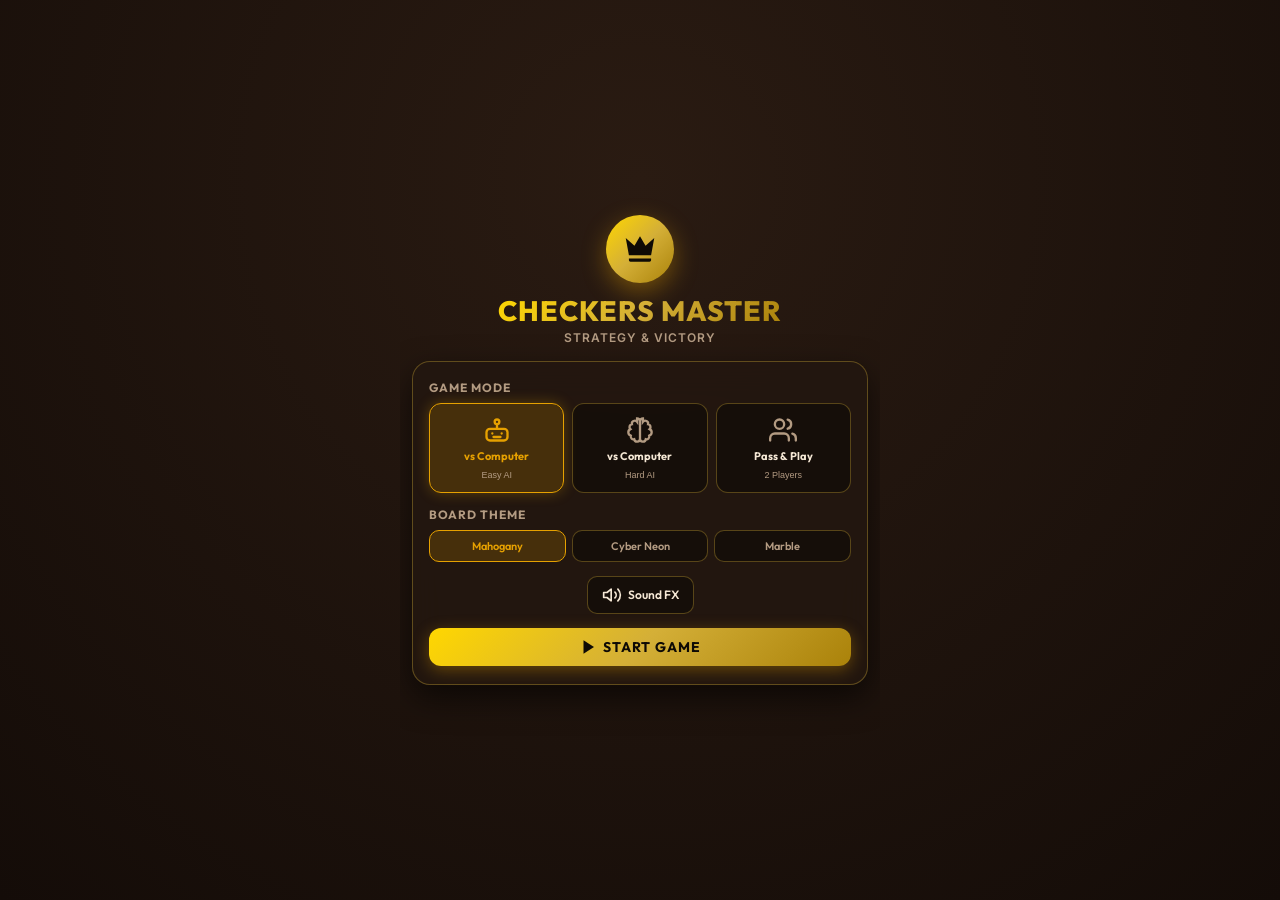
==== index.html @ 9a846271 "mobile frendly" ====
<!DOCTYPE html>
<html lang="en">
<head>
    <meta charset="UTF-8" />
    <meta name="viewport" content="width=device-width, initial-scale=1.0, maximum-scale=1.0, user-scalable=no, viewport-fit=cover" />
    <meta name="apple-mobile-web-app-capable" content="yes" />
    <meta name="apple-mobile-web-app-status-bar-style" content="black-translucent" />
    <meta name="theme-color" content="#140c08" />
    <title>Checkers Master - Mobile Edition</title>
    
    <!-- Google Fonts -->
    <link rel="preconnect" href="https://fonts.googleapis.com" />
    <link rel="preconnect" href="https://fonts.gstatic.com" crossorigin />
    <link href="https://fonts.googleapis.com/css2?family=Outfit:wght@400;600;700;800&family=Inter:wght@400;500;600;700&display=swap" rel="stylesheet" />
    
    <!-- CSS -->
    <link rel="stylesheet" href="css/style.css" />
</head>
<body class="theme-wood screen-home">
    <!-- SVG ICON SPRITE SYMBOL DEFINITIONS (Properly Scalable ViewBox) -->
    <svg style="display: none;">
        <defs>
            <!-- Crown Icon -->
            <symbol id="icon-crown" viewBox="0 0 24 24">
                <path fill="currentColor" d="M5 16L3 5l5.5 5L12 4l3.5 6L21 5l-2 11H5zm14 3c0 .6-.4 1-1 1H6c-.6 0-1-.4-1-1v-1h14v1z"/>
            </symbol>
            <!-- Robot AI Icon -->
            <symbol id="icon-robot" viewBox="0 0 24 24">
                <rect x="3" y="11" width="18" height="10" rx="3" fill="none" stroke="currentColor" stroke-width="2"/>
                <circle cx="12" cy="5" r="2" fill="none" stroke="currentColor" stroke-width="2"/>
                <path d="M12 7v4M8 15h.01M16 15h.01M9 18h6" fill="none" stroke="currentColor" stroke-width="2" stroke-linecap="round"/>
            </symbol>
            <!-- User / Player Icon -->
            <symbol id="icon-user" viewBox="0 0 24 24">
                <path d="M20 21v-2a4 4 0 0 0-4-4H8a4 4 0 0 0-4 4v2" fill="none" stroke="currentColor" stroke-width="2" stroke-linecap="round"/>
                <circle cx="12" cy="7" r="4" fill="none" stroke="currentColor" stroke-width="2"/>
            </symbol>
            <!-- 2 Players Icon -->
            <symbol id="icon-users" viewBox="0 0 24 24">
                <path d="M17 21v-2a4 4 0 0 0-4-4H5a4 4 0 0 0-4 4v2" fill="none" stroke="currentColor" stroke-width="2" stroke-linecap="round"/>
                <circle cx="9" cy="7" r="4" fill="none" stroke="currentColor" stroke-width="2"/>
                <path d="M23 21v-2a4 4 0 0 0-3-3.87M16 3.13a4 4 0 0 1 0 7.75" fill="none" stroke="currentColor" stroke-width="2" stroke-linecap="round"/>
            </symbol>
            <!-- Brain / AI Hard Icon -->
            <symbol id="icon-brain" viewBox="0 0 24 24">
                <path d="M9.5 2A2.5 2.5 0 0 1 12 4.5v15a2.5 2.5 0 0 1-4.96.44 2.5 2.5 0 0 1-2.96-3.08 3 3 0 0 1-.34-5.58 2.5 2.5 0 0 1 1.32-4.24 2.5 2.5 0 0 1 4.44-2.04zM14.5 2A2.5 2.5 0 0 0 12 4.5v15a2.5 2.5 0 0 0 4.96.44 2.5 2.5 0 0 0 2.96-3.08 3 3 0 0 0 .34-5.58 2.5 2.5 0 0 0-1.32-4.24 2.5 2.5 0 0 0-4.44-2.04z" fill="none" stroke="currentColor" stroke-width="2" stroke-linecap="round"/>
            </symbol>
            <!-- Sound On Icon -->
            <symbol id="icon-volume-on" viewBox="0 0 24 24">
                <polygon points="11 5 6 9 2 9 2 15 6 15 11 19 11 5" fill="none" stroke="currentColor" stroke-width="2" stroke-linecap="round" stroke-linejoin="round"/>
                <path d="M19.07 4.93a10 10 0 0 1 0 14.14M15.54 8.46a5 5 0 0 1 0 7.07" fill="none" stroke="currentColor" stroke-width="2" stroke-linecap="round"/>
            </symbol>
            <!-- Sound Off Icon -->
            <symbol id="icon-volume-off" viewBox="0 0 24 24">
                <polygon points="11 5 6 9 2 9 2 15 6 15 11 19 11 5" fill="none" stroke="currentColor" stroke-width="2" stroke-linecap="round" stroke-linejoin="round"/>
                <line x1="23" y1="9" x2="17" y2="15" stroke="currentColor" stroke-width="2" stroke-linecap="round"/>
                <line x1="17" y1="9" x2="23" y2="15" stroke="currentColor" stroke-width="2" stroke-linecap="round"/>
            </symbol>
            <!-- Undo Icon -->
            <symbol id="icon-undo" viewBox="0 0 24 24">
                <path d="M3 7v6h6" fill="none" stroke="currentColor" stroke-width="2" stroke-linecap="round" stroke-linejoin="round"/>
                <path d="M21 17a9 9 0 0 0-9-9 9 9 0 0 0-6 2.3L3 13" fill="none" stroke="currentColor" stroke-width="2" stroke-linecap="round"/>
            </symbol>
            <!-- Lightbulb Hint Icon -->
            <symbol id="icon-hint" viewBox="0 0 24 24">
                <path d="M9 18h6M10 22h4M15.09 14c.18-.98.65-1.74 1.41-2.5A4.65 4.65 0 0 0 18 8 6 6 0 0 0 6 8c0 1.55.6 2.91 1.5 3.5.76.76 1.23 1.52 1.41 2.5" fill="none" stroke="currentColor" stroke-width="2" stroke-linecap="round"/>
            </symbol>
            <!-- Restart / Refresh Icon -->
            <symbol id="icon-restart" viewBox="0 0 24 24">
                <path d="M21.5 2v6h-6M21.34 15.57a10 10 0 1 1-.57-8.38l5.67-5.67" fill="none" stroke="currentColor" stroke-width="2" stroke-linecap="round" stroke-linejoin="round"/>
            </symbol>
            <!-- Trophy Victory Icon -->
            <symbol id="icon-trophy" viewBox="0 0 24 24">
                <path d="M6 9H4.5a2.5 2.5 0 0 1 0-5H6M18 9h1.5a2.5 2.5 0 0 0 0-5H18M4 22h16M2 22h20M12 17v5M12 17a7 7 0 0 0 7-7V3H5v7a7 7 0 0 0 7 7z" fill="none" stroke="currentColor" stroke-width="2" stroke-linecap="round" stroke-linejoin="round"/>
            </symbol>
            <!-- Defeat / Crossbones Skull Icon -->
            <symbol id="icon-defeat" viewBox="0 0 24 24">
                <circle cx="12" cy="12" r="10" fill="none" stroke="currentColor" stroke-width="2"/>
                <line x1="15" y1="9" x2="9" y2="15" stroke="currentColor" stroke-width="2" stroke-linecap="round"/>
                <line x1="9" y1="9" x2="15" y2="15" stroke="currentColor" stroke-width="2" stroke-linecap="round"/>
            </symbol>
            <!-- Home Menu Icon -->
            <symbol id="icon-home" viewBox="0 0 24 24">
                <path d="M3 9l9-7 9 7v11a2 2 0 0 1-2 2H5a2 2 0 0 1-2-2z" fill="none" stroke="currentColor" stroke-width="2" stroke-linecap="round" stroke-linejoin="round"/>
                <polyline points="9 22 9 12 15 12 15 22" fill="none" stroke="currentColor" stroke-width="2" stroke-linecap="round"/>
            </symbol>
            <!-- Move Log History Icon -->
            <symbol id="icon-history" viewBox="0 0 24 24">
                <path d="M14 2H6a2 2 0 0 0-2 2v16a2 2 0 0 0 2 2h12a2 2 0 0 0 2-2V8z" fill="none" stroke="currentColor" stroke-width="2" stroke-linecap="round"/>
                <polyline points="14 2 14 8 20 8" fill="none" stroke="currentColor" stroke-width="2"/>
                <line x1="16" y1="13" x2="8" y2="13" stroke="currentColor" stroke-width="2" stroke-linecap="round"/>
                <line x1="16" y1="17" x2="8" y2="17" stroke="currentColor" stroke-width="2" stroke-linecap="round"/>
            </symbol>
            <!-- Play Arrow Icon -->
            <symbol id="icon-play" viewBox="0 0 24 24">
                <polygon points="6 3 20 12 6 21 6 3" fill="currentColor"/>
            </symbol>
            <!-- Close Icon -->
            <symbol id="icon-close" viewBox="0 0 24 24">
                <line x1="18" y1="6" x2="6" y2="18" stroke="currentColor" stroke-width="2" stroke-linecap="round"/>
                <line x1="6" y1="6" x2="18" y2="18" stroke="currentColor" stroke-width="2" stroke-linecap="round"/>
            </symbol>
        </defs>
    </svg>

    <div class="app-container">
        <!-- ============================================
             HOME SCREEN (MAIN MENU)
             ============================================ -->
        <section id="homeScreen" class="screen-container active">
            <div class="home-hero">
                <div class="home-logo-badge">
                    <svg class="svg-icon logo-crown"><use href="#icon-crown"></use></svg>
                </div>
                <h1 class="home-title">CHECKERS MASTER</h1>
                <p class="home-subtitle">Strategy & Victory</p>
            </div>

            <div class="home-menu-card">
                <!-- Mode Selector -->
                <div class="menu-section">
                    <label class="menu-label">Game Mode</label>
                    <div class="mode-options-grid">
                        <button type="button" class="mode-card active" data-mode="ai-easy">
                            <svg class="svg-icon"><use href="#icon-robot"></use></svg>
                            <span>vs Computer</span>
                            <small>Easy AI</small>
                        </button>
                        <button type="button" class="mode-card" data-mode="ai-hard">
                            <svg class="svg-icon"><use href="#icon-brain"></use></svg>
                            <span>vs Computer</span>
                            <small>Hard AI</small>
                        </button>
                        <button type="button" class="mode-card" data-mode="pvp">
                            <svg class="svg-icon"><use href="#icon-users"></use></svg>
                            <span>Pass & Play</span>
                            <small>2 Players</small>
                        </button>
                    </div>
                </div>

                <!-- Theme Selector -->
                <div class="menu-section">
                    <label class="menu-label">Board Theme</label>
                    <div class="theme-pills">
                        <button type="button" class="theme-pill active" data-theme="wood">Mahogany</button>
                        <button type="button" class="theme-pill" data-theme="neon">Cyber Neon</button>
                        <button type="button" class="theme-pill" data-theme="marble">Marble</button>
                    </div>
                </div>

                <!-- Sound & Quick Settings -->
                <div class="menu-row">
                    <button id="homeSoundToggleBtn" class="icon-btn-text" type="button">
                        <svg id="homeSoundIcon" class="svg-icon"><use href="#icon-volume-on"></use></svg>
                        <span>Sound FX</span>
                    </button>
                </div>

                <!-- Play Button -->
                <button id="startGameBtn" class="btn btn-primary btn-play-main" type="button">
                    <svg class="svg-icon"><use href="#icon-play"></use></svg>
                    <span>START GAME</span>
                </button>
            </div>
        </section>

        <!-- ============================================
             GAMEPLAY SCREEN
             ============================================ -->
        <section id="gameScreen" class="screen-container">
            <!-- GAME HEADER TOOLBAR -->
            <header class="game-header">
                <button id="backToHomeBtn" class="icon-btn" title="Main Menu">
                    <svg class="svg-icon"><use href="#icon-home"></use></svg>
                </button>

                <div class="game-header-title">
                    <svg class="svg-icon header-mini-crown"><use href="#icon-crown"></use></svg>
                    <span id="headerModeLabel">vs AI Easy</span>
                </div>

                <div class="header-right-actions">
                    <button id="gameSoundToggleBtn" class="icon-btn" title="Toggle Sound">
                        <svg id="gameSoundIcon" class="svg-icon"><use href="#icon-volume-on"></use></svg>
                    </button>
                    <button id="restartBtn" class="icon-btn" title="Restart Game">
                        <svg class="svg-icon"><use href="#icon-restart"></use></svg>
                    </button>
                </div>
            </header>

            <!-- MAIN GAME ARENA -->
            <main class="game-arena">
                <!-- PLAYER 2 / COMPUTER PANEL (TOP) -->
                <div class="player-card player-dark" id="playerDarkCard">
                    <div class="player-avatar">
                        <span id="darkAvatarIcon" class="avatar-svg-wrap">
                            <svg class="svg-icon"><use href="#icon-robot"></use></svg>
                        </span>
                    </div>
                    <div class="player-info">
                        <h2 class="player-name" id="darkPlayerName">Computer</h2>
                        <div class="player-score-container">
                            <span class="score-label">Pieces:</span>
                            <span class="score-value" id="darkPieceCount">12</span>
                        </div>
                    </div>
                    <div class="captured-container" id="darkCapturedContainer">
                        <!-- Captured Red pieces shown here -->
                    </div>
                    <div class="turn-badge" id="darkTurnBadge">Waiting</div>
                </div>

                <!-- BOARD WRAPPER -->
                <div class="board-wrapper">
                    <!-- Turn Status & Gameplay Actions Bar -->
                    <div class="board-header-bar">
                        <div class="turn-banner" id="turnBanner">
                            <span class="turn-dot red-dot"></span>
                            <span id="turnText">Red Player's Turn</span>
                        </div>
                        <div class="board-action-buttons">
                            <button id="undoBtn" class="btn btn-secondary btn-sm" title="Undo Move" disabled>
                                <svg class="svg-icon"><use href="#icon-undo"></use></svg>
                                <span>Undo</span>
                            </button>
                            <button id="hintBtn" class="btn btn-secondary btn-sm" title="Show Best Move Hint">
                                <svg class="svg-icon"><use href="#icon-hint"></use></svg>
                                <span>Hint</span>
                            </button>
                            <button id="toggleLogBtn" class="btn btn-secondary btn-sm" title="Move History">
                                <svg class="svg-icon"><use href="#icon-history"></use></svg>
                            </button>
                        </div>
                    </div>

                    <!-- Responsive Square Checkers Board -->
                    <div class="board-frame" id="boardFrame">
                        <div class="checkers-board" id="checkersBoard">
                            <!-- 8x8 Board cells & pieces rendered dynamically -->
                        </div>
                    </div>
                </div>

                <!-- PLAYER 1 (RED) PANEL (BOTTOM) -->
                <div class="player-card player-red active-turn" id="playerRedCard">
                    <div class="player-avatar">
                        <span class="avatar-svg-wrap">
                            <svg class="svg-icon"><use href="#icon-crown"></use></svg>
                        </span>
                    </div>
                    <div class="player-info">
                        <h2 class="player-name" id="redPlayerName">Player (Red)</h2>
                        <div class="player-score-container">
                            <span class="score-label">Pieces:</span>
                            <span class="score-value" id="redPieceCount">12</span>
                        </div>
                    </div>
                    <div class="captured-container" id="redCapturedContainer">
                        <!-- Captured Black pieces shown here -->
                    </div>
                    <div class="turn-badge" id="redTurnBadge">Your Turn</div>
                </div>
            </main>
        </section>
    </div>

    <!-- ============================================
         MOVE HISTORY DRAWER / SHEET
         ============================================ -->
    <div id="moveLogDrawer" class="move-log-drawer">
        <div class="drawer-header">
            <h3>
                <svg class="svg-icon"><use href="#icon-history"></use></svg>
                <span>Move History</span>
            </h3>
            <button id="closeLogBtn" class="icon-btn-sm" type="button">
                <svg class="svg-icon"><use href="#icon-close"></use></svg>
            </button>
        </div>
        <div class="move-log-list" id="moveLogList">
            <div class="move-log-empty">Game started. Red to move.</div>
        </div>
    </div>

    <!-- ============================================
         WINNER / DEFEAT MODAL
         ============================================ -->
    <div id="winModal" class="modal-overlay">
        <div class="modal-box" id="modalBox">
            <div class="modal-icon-badge" id="winIconContainer">
                <svg id="winIconSvg" class="svg-icon modal-main-icon"><use href="#icon-trophy"></use></svg>
            </div>
            <h2 class="modal-title" id="winTitle">VICTORY!</h2>
            <p class="modal-subtitle" id="winSubtitle">Outstanding strategy and dominant moves!</p>
            
            <div class="win-stats-grid">
                <div class="win-stat-item">
                    <span class="win-stat-num" id="winMovesCount">0</span>
                    <span class="win-stat-lbl">Moves</span>
                </div>
                <div class="win-stat-item">
                    <span class="win-stat-num" id="winCapturesCount">0</span>
                    <span class="win-stat-lbl">Captures</span>
                </div>
                <div class="win-stat-item">
                    <span class="win-stat-num" id="winKingsCount">0</span>
                    <span class="win-stat-lbl">Kings</span>
                </div>
            </div>

            <div class="modal-actions-row">
                <button id="modalPlayAgainBtn" class="btn btn-primary btn-lg">
                    <svg class="svg-icon"><use href="#icon-restart"></use></svg>
                    <span>Play Again</span>
                </button>
                <button id="modalHomeBtn" class="btn btn-secondary btn-lg">
                    <svg class="svg-icon"><use href="#icon-home"></use></svg>
                    <span>Main Menu</span>
                </button>
            </div>
        </div>
    </div>

    <!-- CONFETTI CANVAS -->
    <canvas id="confettiCanvas"></canvas>

    <!-- SCRIPTS -->
    <script type="module" src="js/audio.js"></script>
    <script type="module" src="js/game.js"></script>
    <script type="module" src="js/ai.js"></script>
    <script type="module" src="js/ui.js"></script>
    <script type="module" src="js/app.js"></script>
</body>
</html>
---- css/style.css ----
/* ============================================
   CHECKERS MASTER - MOBILE EDITION STYLESHEET
   ============================================ */

:root {
    --font-heading: 'Outfit', sans-serif;
    --font-body: 'Inter', sans-serif;
    
    /* Default Wood Theme Variables */
    --bg-gradient: radial-gradient(circle at 50% 20%, #2a1b12 0%, #140c08 100%);
    --surface-bg: rgba(35, 23, 16, 0.92);
    --surface-border: rgba(212, 175, 55, 0.35);
    --primary-color: #e6a100;
    --primary-gradient: linear-gradient(135deg, #ffd700, #d4af37, #aa820a);
    --text-main: #f5e8d5;
    --text-muted: #b39b82;
    
    /* Board Colors */
    --board-border: #3d2617;
    --cell-light: #e8d3b4;
    --cell-dark: #6e472a;
    --cell-highlight: rgba(255, 215, 0, 0.45);
    
    /* Pieces */
    --piece-red-bg: radial-gradient(circle at 35% 35%, #ff5252, #c62828 70%, #8e0000 100%);
    --piece-red-border: #ffebee;
    --piece-red-shadow: 0 6px 16px rgba(198, 40, 40, 0.6);
    
    --piece-dark-bg: radial-gradient(circle at 35% 35%, #424242, #181818 70%, #050505 100%);
    --piece-dark-border: #9e9e9e;
    --piece-dark-shadow: 0 6px 16px rgba(0, 0, 0, 0.8);
    
    --border-radius: 18px;
    --shadow-card: 0 12px 32px rgba(0, 0, 0, 0.6);
    --transition: all 0.25s cubic-bezier(0.4, 0, 0.2, 1);
}

/* Theme: Cyber Neon */
body.theme-neon {
    --bg-gradient: radial-gradient(circle at 50% 20%, #0d111e 0%, #05070c 100%);
    --surface-bg: rgba(15, 23, 42, 0.92);
    --surface-border: rgba(56, 189, 248, 0.35);
    --primary-color: #38bdf8;
    --primary-gradient: linear-gradient(135deg, #38bdf8, #818cf8, #c084fc);
    --text-main: #f8fafc;
    --text-muted: #94a3b8;
    
    --board-border: #1e293b;
    --cell-light: #1e293b;
    --cell-dark: #0f172a;
    --cell-highlight: rgba(56, 189, 248, 0.4);
    
    --piece-red-bg: radial-gradient(circle at 35% 35%, #ff2a85, #d90429 70%, #800020 100%);
    --piece-red-border: #ff80bf;
    --piece-red-shadow: 0 0 20px rgba(255, 42, 133, 0.8);
    
    --piece-dark-bg: radial-gradient(circle at 35% 35%, #00f5d4, #00bbf9 70%, #0077b6 100%);
    --piece-dark-border: #a0f0ed;
    --piece-dark-shadow: 0 0 20px rgba(0, 245, 212, 0.8);
}

/* Theme: Royal Marble */
body.theme-marble {
    --bg-gradient: radial-gradient(circle at 50% 20%, #1a1a24 0%, #0a0a0f 100%);
    --surface-bg: rgba(28, 28, 38, 0.92);
    --surface-border: rgba(226, 232, 240, 0.25);
    --primary-color: #e2e8f0;
    --primary-gradient: linear-gradient(135deg, #ffffff, #cbd5e1, #64748b);
    --text-main: #ffffff;
    --text-muted: #94a3b8;
    
    --board-border: #334155;
    --cell-light: #f1f5f9;
    --cell-dark: #334155;
    --cell-highlight: rgba(226, 232, 240, 0.45);
    
    --piece-red-bg: radial-gradient(circle at 35% 35%, #e11d48, #9f1239 70%, #4c0519 100%);
    --piece-red-border: #fda4af;
    --piece-red-shadow: 0 6px 18px rgba(225, 29, 72, 0.5);
    
    --piece-dark-bg: radial-gradient(circle at 35% 35%, #f8fafc, #94a3b8 70%, #334155 100%);
    --piece-dark-border: #ffffff;
    --piece-dark-shadow: 0 6px 18px rgba(248, 250, 252, 0.3);
}

/* RESET & MOBILE PREVENTIONS */
* {
    margin: 0;
    padding: 0;
    box-sizing: border-box;
    user-select: none;
    -webkit-user-select: none;
    -webkit-touch-callout: none;
    -webkit-tap-highlight-color: transparent;
}

button, input, select {
    pointer-events: auto;
    cursor: pointer;
}

html, body {
    width: 100%;
    height: 100%;
    min-height: 100dvh;
    overflow: hidden;
    touch-action: manipulation;
    overscroll-behavior: none;
}

body {
    font-family: var(--font-body);
    background: var(--bg-gradient);
    color: var(--text-main);
    display: flex;
    justify-content: center;
    align-items: center;
    padding-top: max(8px, env(safe-area-inset-top));
    padding-bottom: max(8px, env(safe-area-inset-bottom));
    padding-left: max(8px, env(safe-area-inset-left));
    padding-right: max(8px, env(safe-area-inset-right));
}

/* SVG ICON HELPER & RESIZING */
.svg-icon {
    width: 20px;
    height: 20px;
    display: inline-block;
    vertical-align: middle;
    flex-shrink: 0;
    pointer-events: none;
}

/* CONTAINER & SCREENS */
.app-container {
    width: 100%;
    max-width: 480px;
    height: 100%;
    max-height: 100dvh;
    display: flex;
    flex-direction: column;
    position: relative;
    z-index: 10;
}

.screen-container {
    display: none;
    flex-direction: column;
    width: 100%;
    height: 100%;
    opacity: 0;
    transform: translateY(8px);
    transition: opacity 0.25s ease, transform 0.25s ease;
}

.screen-container.active {
    display: flex;
    opacity: 1;
    transform: translateY(0);
}

/* ============================================
   HOME SCREEN (MAIN MENU)
   ============================================ */
#homeScreen {
    justify-content: center;
    align-items: center;
    padding: 12px;
    overflow-y: auto;
    gap: 16px;
}

.home-hero {
    text-align: center;
    margin-top: auto;
}

.home-logo-badge {
    width: 68px;
    height: 68px;
    margin: 0 auto 10px;
    border-radius: 50%;
    background: var(--primary-gradient);
    display: flex;
    align-items: center;
    justify-content: center;
    box-shadow: 0 8px 24px rgba(230, 161, 0, 0.4);
    animation: floatBadge 3s ease-in-out infinite;
}

.logo-crown {
    width: 38px;
    height: 38px;
    color: #0e0a05;
}

@keyframes floatBadge {
    0%, 100% { transform: translateY(0); }
    50% { transform: translateY(-6px); }
}

.home-title {
    font-family: var(--font-heading);
    font-size: 28px;
    font-weight: 800;
    letter-spacing: 1px;
    background: var(--primary-gradient);
    -webkit-background-clip: text;
    -webkit-text-fill-color: transparent;
    margin-bottom: 2px;
}

.home-subtitle {
    font-size: 12px;
    color: var(--text-muted);
    letter-spacing: 1px;
    text-transform: uppercase;
    font-weight: 600;
}

.home-menu-card {
    width: 100%;
    background: var(--surface-bg);
    backdrop-filter: blur(16px);
    border: 1px solid var(--surface-border);
    border-radius: var(--border-radius);
    padding: 18px 16px;
    display: flex;
    flex-direction: column;
    gap: 14px;
    box-shadow: var(--shadow-card);
    margin-bottom: auto;
    position: relative;
    z-index: 20;
}

.menu-section {
    display: flex;
    flex-direction: column;
    gap: 8px;
}

.menu-label {
    font-family: var(--font-heading);
    font-size: 12px;
    font-weight: 700;
    text-transform: uppercase;
    letter-spacing: 1px;
    color: var(--text-muted);
}

.mode-options-grid {
    display: grid;
    grid-template-columns: repeat(3, 1fr);
    gap: 8px;
}

.mode-card {
    background: rgba(0, 0, 0, 0.35);
    border: 1px solid var(--surface-border);
    border-radius: 12px;
    padding: 12px 6px;
    display: flex;
    flex-direction: column;
    align-items: center;
    gap: 6px;
    cursor: pointer;
    color: var(--text-muted);
    transition: var(--transition);
}

.mode-card .svg-icon {
    width: 28px;
    height: 28px;
}

.mode-card span {
    font-family: var(--font-heading);
    font-size: 11px;
    font-weight: 700;
    color: var(--text-main);
    text-align: center;
    line-height: 1.2;
    pointer-events: none;
}

.mode-card small {
    font-size: 9px;
    color: var(--text-muted);
    pointer-events: none;
}

.mode-card.active {
    border-color: var(--primary-color);
    background: rgba(230, 161, 0, 0.18);
    box-shadow: 0 0 14px rgba(230, 161, 0, 0.3);
    color: var(--primary-color);
}

.mode-card.active span {
    color: var(--primary-color);
}

.theme-pills {
    display: flex;
    gap: 6px;
}

.theme-pill {
    flex: 1;
    padding: 8px 6px;
    border-radius: 10px;
    border: 1px solid var(--surface-border);
    background: rgba(0, 0, 0, 0.35);
    color: var(--text-muted);
    font-family: var(--font-heading);
    font-size: 11px;
    font-weight: 600;
    cursor: pointer;
    text-align: center;
    transition: var(--transition);
}

.theme-pill.active {
    border-color: var(--primary-color);
    background: rgba(230, 161, 0, 0.18);
    color: var(--primary-color);
}

.menu-row {
    display: flex;
    align-items: center;
    justify-content: center;
}

.icon-btn-text {
    background: rgba(0, 0, 0, 0.35);
    border: 1px solid var(--surface-border);
    border-radius: 10px;
    padding: 8px 14px;
    color: var(--text-main);
    font-family: var(--font-heading);
    font-size: 12px;
    font-weight: 600;
    display: inline-flex;
    align-items: center;
    gap: 6px;
    cursor: pointer;
}

.btn-play-main {
    width: 100%;
    padding: 14px;
    font-size: 16px;
    justify-content: center;
    letter-spacing: 1px;
    position: relative;
    z-index: 30;
    cursor: pointer;
}

.btn-play-main .svg-icon {
    width: 22px;
    height: 22px;
}

/* BUTTON SYSTEM */
.btn {
    padding: 10px 16px;
    border-radius: 12px;
    border: none;
    font-family: var(--font-heading);
    font-weight: 700;
    font-size: 14px;
    cursor: pointer;
    display: inline-flex;
    align-items: center;
    gap: 6px;
    transition: var(--transition);
    touch-action: manipulation;
    pointer-events: auto;
}

.btn .svg-icon {
    width: 18px;
    height: 18px;
}

.btn-primary {
    background: var(--primary-gradient);
    color: #0e0a05;
    box-shadow: 0 4px 16px rgba(230, 161, 0, 0.35);
}

.btn-primary:active {
    transform: scale(0.97);
}

.btn-secondary {
    background: rgba(255, 255, 255, 0.08);
    color: var(--text-main);
    border: 1px solid var(--surface-border);
}

.btn-secondary:active:not(:disabled) {
    background: rgba(255, 255, 255, 0.18);
    transform: scale(0.97);
}

.btn-secondary:disabled {
    opacity: 0.35;
    cursor: not-allowed;
}

.btn-sm {
    padding: 6px 10px;
    font-size: 11px;
    border-radius: 8px;
}

.btn-sm .svg-icon {
    width: 15px;
    height: 15px;
}

.icon-btn {
    background: rgba(0, 0, 0, 0.35);
    border: 1px solid var(--surface-border);
    color: var(--text-main);
    width: 36px;
    height: 36px;
    border-radius: 10px;
    display: flex;
    align-items: center;
    justify-content: center;
    cursor: pointer;
    transition: var(--transition);
}

.icon-btn .svg-icon {
    width: 20px;
    height: 20px;
}

.icon-btn:active {
    transform: scale(0.94);
}

.icon-btn-sm {
    background: rgba(255, 255, 255, 0.1);
    border: none;
    color: var(--text-main);
    width: 30px;
    height: 30px;
    border-radius: 50%;
    display: flex;
    align-items: center;
    justify-content: center;
    cursor: pointer;
}

/* ============================================
   GAMEPLAY SCREEN
   ============================================ */
#gameScreen {
    justify-content: space-between;
    gap: 6px;
    padding: 2px 0;
}

/* GAME HEADER TOOLBAR */
.game-header {
    background: var(--surface-bg);
    backdrop-filter: blur(12px);
    border: 1px solid var(--surface-border);
    border-radius: 12px;
    padding: 6px 12px;
    display: flex;
    align-items: center;
    justify-content: space-between;
    box-shadow: var(--shadow-card);
}

.game-header-title {
    display: flex;
    align-items: center;
    gap: 6px;
    font-family: var(--font-heading);
    font-weight: 700;
    font-size: 13px;
    color: var(--primary-color);
}

.header-mini-crown {
    width: 20px;
    height: 20px;
    color: var(--primary-color);
}

.header-right-actions {
    display: flex;
    align-items: center;
    gap: 6px;
}

/* GAME ARENA & PLAYER CARDS */
.game-arena {
    flex: 1;
    display: flex;
    flex-direction: column;
    justify-content: space-between;
    gap: 6px;
}

.player-card {
    background: var(--surface-bg);
    backdrop-filter: blur(12px);
    border: 1px solid var(--surface-border);
    border-radius: 12px;
    padding: 8px 12px;
    display: flex;
    align-items: center;
    justify-content: space-between;
    gap: 10px;
    box-shadow: var(--shadow-card);
    transition: var(--transition);
}

.player-card.active-turn {
    border-color: var(--primary-color);
    box-shadow: 0 0 16px rgba(230, 161, 0, 0.3);
}

.player-avatar {
    width: 38px;
    height: 38px;
    border-radius: 50%;
    display: flex;
    align-items: center;
    justify-content: center;
    flex-shrink: 0;
    border: 2px solid rgba(255, 255, 255, 0.2);
    box-shadow: inset 0 2px 6px rgba(0, 0, 0, 0.4);
}

.avatar-svg-wrap {
    display: flex;
    align-items: center;
    justify-content: center;
}

.avatar-svg-wrap .svg-icon {
    width: 22px;
    height: 22px;
}

.player-red .player-avatar {
    background: var(--piece-red-bg);
    border-color: var(--piece-red-border);
    color: #ffffff;
}

.player-dark .player-avatar {
    background: var(--piece-dark-bg);
    border-color: var(--piece-dark-border);
    color: #ffffff;
}

.player-info {
    flex: 1;
}

.player-name {
    font-family: var(--font-heading);
    font-size: 13px;
    font-weight: 700;
    line-height: 1.2;
}

.player-score-container {
    font-size: 11px;
    color: var(--text-muted);
}

.score-value {
    color: var(--primary-color);
    font-weight: 700;
}

.captured-container {
    display: flex;
    flex-wrap: wrap;
    gap: 3px;
    align-items: center;
    max-width: 80px;
    min-height: 16px;
}

.captured-piece {
    width: 12px;
    height: 12px;
    border-radius: 50%;
    border: 1px solid rgba(255, 255, 255, 0.3);
    animation: popIn 0.3s cubic-bezier(0.175, 0.885, 0.32, 1.275);
}

.captured-piece.red { background: var(--piece-red-bg); }
.captured-piece.dark { background: var(--piece-dark-bg); }

.turn-badge {
    font-size: 9px;
    font-weight: 700;
    text-transform: uppercase;
    letter-spacing: 0.5px;
    padding: 3px 8px;
    border-radius: 8px;
    background: rgba(255, 255, 255, 0.06);
    color: var(--text-muted);
    transition: var(--transition);
    white-space: nowrap;
}

.player-card.active-turn .turn-badge {
    background: var(--primary-gradient);
    color: #000000;
}

/* BOARD WRAPPER & FLUID BOARD */
.board-wrapper {
    display: flex;
    flex-direction: column;
    gap: 6px;
    align-items: center;
    width: 100%;
}

.board-header-bar {
    width: 100%;
    display: flex;
    align-items: center;
    justify-content: space-between;
    background: var(--surface-bg);
    backdrop-filter: blur(12px);
    border: 1px solid var(--surface-border);
    border-radius: 10px;
    padding: 5px 10px;
}

.turn-banner {
    font-family: var(--font-heading);
    font-size: 12px;
    font-weight: 700;
    display: flex;
    align-items: center;
    gap: 6px;
}

.turn-dot {
    width: 9px;
    height: 9px;
    border-radius: 50%;
}

.turn-dot.red-dot {
    background: #ff5252;
    box-shadow: 0 0 8px #ff5252;
}

.turn-dot.dark-dot {
    background: #00f5d4;
    box-shadow: 0 0 8px #00f5d4;
}

.board-action-buttons {
    display: flex;
    gap: 5px;
}

.board-frame {
    width: 100%;
    display: flex;
    justify-content: center;
    align-items: center;
    padding: 6px;
    background: var(--surface-bg);
    backdrop-filter: blur(12px);
    border: 3px solid var(--board-border);
    border-radius: var(--border-radius);
    box-shadow: var(--shadow-card), inset 0 0 20px rgba(0, 0, 0, 0.6);
}

.checkers-board {
    display: grid;
    grid-template-columns: repeat(8, 1fr);
    grid-template-rows: repeat(8, 1fr);
    width: 100%;
    max-width: min(85vw, 44vh);
    aspect-ratio: 1 / 1;
    border-radius: 6px;
    overflow: hidden;
    border: 2px solid rgba(0, 0, 0, 0.5);
    box-shadow: 0 8px 24px rgba(0, 0, 0, 0.6);
    touch-action: none;
}

.board-cell {
    position: relative;
    width: 100%;
    height: 100%;
    display: flex;
    align-items: center;
    justify-content: center;
    transition: var(--transition);
}

.board-cell.cell-light { background: var(--cell-light); }
.board-cell.cell-dark { background: var(--cell-dark); }

.board-cell.cell-selected {
    box-shadow: inset 0 0 0 3px var(--primary-color);
}

.board-cell.cell-last-move {
    background: var(--cell-highlight) !important;
}

.board-cell.cell-drag-over {
    box-shadow: inset 0 0 0 3px #00f5d4;
    background: rgba(0, 245, 212, 0.3) !important;
}

/* Valid Move Hint Dot */
.valid-move-hint {
    width: 38%;
    height: 38%;
    border-radius: 50%;
    background: rgba(255, 215, 0, 0.85);
    border: 2px solid #ffffff;
    box-shadow: 0 0 10px rgba(255, 215, 0, 0.9);
    cursor: pointer;
    animation: pulseHint 1.2s ease-in-out infinite;
    z-index: 10;
    pointer-events: none;
}

@keyframes pulseHint {
    0%, 100% { transform: scale(0.85); opacity: 0.75; }
    50% { transform: scale(1.1); opacity: 1; }
}

/* PIECES */
.piece {
    width: 82%;
    height: 82%;
    border-radius: 50%;
    position: relative;
    cursor: pointer;
    transition: transform 0.15s ease, box-shadow 0.15s ease;
    display: flex;
    align-items: center;
    justify-content: center;
    z-index: 5;
    touch-action: none;
}

.piece::before {
    content: '';
    position: absolute;
    top: 10%;
    left: 10%;
    right: 10%;
    bottom: 10%;
    border-radius: 50%;
    border: 2px dashed rgba(255, 255, 255, 0.3);
}

.piece.red-piece {
    background: var(--piece-red-bg);
    border: 2px solid var(--piece-red-border);
    box-shadow: var(--piece-red-shadow);
    color: #ffebee;
}

.piece.dark-piece {
    background: var(--piece-dark-bg);
    border: 2px solid var(--piece-dark-border);
    box-shadow: var(--piece-dark-shadow);
    color: #e0e0e0;
}

.piece.selected-piece {
    transform: scale(1.15);
    box-shadow: 0 8px 20px rgba(255, 215, 0, 0.8), 0 0 16px var(--primary-color);
    z-index: 20;
}

.piece .piece-crown-icon {
    width: 58%;
    height: 58%;
    color: #ffd700;
    filter: drop-shadow(0 2px 4px rgba(0, 0, 0, 0.8));
    animation: popIn 0.3s ease;
}

/* Touch Dragging Floating Element */
.dragging-piece {
    position: fixed;
    width: 48px;
    height: 48px;
    border-radius: 50%;
    pointer-events: none;
    z-index: 9999;
    transform: translate(-50%, -50%) scale(1.2);
    box-shadow: 0 14px 28px rgba(0, 0, 0, 0.7);
    display: flex;
    align-items: center;
    justify-content: center;
    transition: transform 0.05s linear;
}

/* MOVE HISTORY DRAWER */
.move-log-drawer {
    position: fixed;
    bottom: 0;
    left: 0;
    width: 100%;
    max-height: 50vh;
    background: var(--surface-bg);
    backdrop-filter: blur(20px);
    border-top: 2px solid var(--primary-color);
    border-radius: 20px 20px 0 0;
    padding: 16px 20px;
    z-index: 800;
    display: flex;
    flex-direction: column;
    gap: 12px;
    transform: translateY(100%);
    transition: transform 0.3s cubic-bezier(0.4, 0, 0.2, 1);
    box-shadow: 0 -10px 40px rgba(0, 0, 0, 0.7);
    pointer-events: none;
    visibility: hidden;
}

.move-log-drawer.active {
    transform: translateY(0);
    pointer-events: auto;
    visibility: visible;
}

.drawer-header {
    display: flex;
    align-items: center;
    justify-content: space-between;
    border-bottom: 1px solid rgba(255, 255, 255, 0.1);
    padding-bottom: 8px;
}

.drawer-header h3 {
    font-family: var(--font-heading);
    font-size: 15px;
    font-weight: 700;
    display: flex;
    align-items: center;
    gap: 8px;
}

.move-log-list {
    flex: 1;
    overflow-y: auto;
    display: flex;
    flex-direction: column;
    gap: 6px;
    padding-right: 4px;
    max-height: 35vh;
}

.move-log-item {
    font-size: 11px;
    padding: 6px 10px;
    background: rgba(0, 0, 0, 0.35);
    border-left: 3px solid var(--primary-color);
    border-radius: 6px;
    color: var(--text-main);
    line-height: 1.4;
    animation: fadeIn 0.3s ease;
}

.move-log-item.red-move { border-color: #ff5252; }
.move-log-item.dark-move { border-color: #38bdf8; }

.move-log-empty {
    font-size: 12px;
    color: var(--text-muted);
    font-style: italic;
    text-align: center;
    padding: 16px 0;
}

/* ============================================
   WINNER / DEFEAT MODAL
   ============================================ */
.modal-overlay {
    display: none;
    position: fixed;
    top: 0;
    left: 0;
    width: 100%;
    height: 100%;
    background: rgba(0, 0, 0, 0.85);
    backdrop-filter: blur(10px);
    z-index: 1000;
    align-items: center;
    justify-content: center;
    padding: 16px;
    animation: fadeIn 0.3s ease;
    pointer-events: none;
}

.modal-overlay.active {
    display: flex;
    pointer-events: auto;
}

.modal-box {
    background: var(--surface-bg);
    border: 2px solid var(--primary-color);
    border-radius: 20px;
    padding: 24px 20px;
    width: 100%;
    max-width: 360px;
    text-align: center;
    box-shadow: 0 0 50px rgba(230, 161, 0, 0.35);
    animation: bounceIn 0.4s cubic-bezier(0.68, -0.55, 0.265, 1.55);
}

.modal-box.modal-victory {
    border-color: #ffd700;
    box-shadow: 0 0 60px rgba(255, 215, 0, 0.4);
}

.modal-box.modal-defeat {
    border-color: #ff3366;
    box-shadow: 0 0 60px rgba(255, 51, 102, 0.4);
}

.modal-icon-badge {
    width: 60px;
    height: 60px;
    border-radius: 50%;
    margin: 0 auto 12px;
    display: flex;
    align-items: center;
    justify-content: center;
    background: var(--primary-gradient);
    box-shadow: 0 8px 24px rgba(230, 161, 0, 0.4);
}

.modal-box.modal-defeat .modal-icon-badge {
    background: linear-gradient(135deg, #ff5252, #d90429, #800020);
    box-shadow: 0 8px 24px rgba(217, 4, 41, 0.4);
}

.modal-main-icon {
    width: 34px;
    height: 34px;
    color: #0e0a05;
}

.modal-box.modal-defeat .modal-main-icon {
    color: #ffffff;
}

.modal-title {
    font-family: var(--font-heading);
    font-size: 26px;
    font-weight: 800;
    margin-bottom: 2px;
}

.modal-box.modal-victory .modal-title {
    background: linear-gradient(135deg, #ffd700, #ffecb3, #d4af37);
    -webkit-background-clip: text;
    -webkit-text-fill-color: transparent;
}

.modal-box.modal-defeat .modal-title {
    background: linear-gradient(135deg, #ff5252, #ff8a80, #c62828);
    -webkit-background-clip: text;
    -webkit-text-fill-color: transparent;
}

.modal-subtitle {
    font-size: 12px;
    color: var(--text-muted);
    margin-bottom: 16px;
}

.win-stats-grid {
    display: grid;
    grid-template-columns: repeat(3, 1fr);
    gap: 6px;
    margin-bottom: 18px;
}

.win-stat-item {
    background: rgba(0, 0, 0, 0.35);
    padding: 8px 4px;
    border-radius: 10px;
    border: 1px solid rgba(255, 255, 255, 0.06);
}

.win-stat-num {
    display: block;
    font-size: 16px;
    font-weight: 800;
    color: var(--primary-color);
}

.win-stat-lbl {
    font-size: 9px;
    color: var(--text-muted);
    text-transform: uppercase;
}

.modal-actions-row {
    display: flex;
    flex-direction: column;
    gap: 8px;
}

.btn-lg {
    padding: 11px;
    font-size: 14px;
    width: 100%;
    justify-content: center;
}

/* CONFETTI CANVAS */
#confettiCanvas {
    position: fixed;
    top: 0;
    left: 0;
    width: 100%;
    height: 100%;
    pointer-events: none !important;
    z-index: 999;
    display: none;
}

/* ANIMATIONS */
@keyframes fadeIn {
    from { opacity: 0; }
    to { opacity: 1; }
}

@keyframes popIn {
    0% { transform: scale(0); }
    80% { transform: scale(1.2); }
    100% { transform: scale(1); }
}

@keyframes bounceIn {
    0% { transform: scale(0.3); opacity: 0; }
    50% { transform: scale(1.05); }
    70% { transform: scale(0.95); }
    100% { transform: scale(1); opacity: 1; }
}
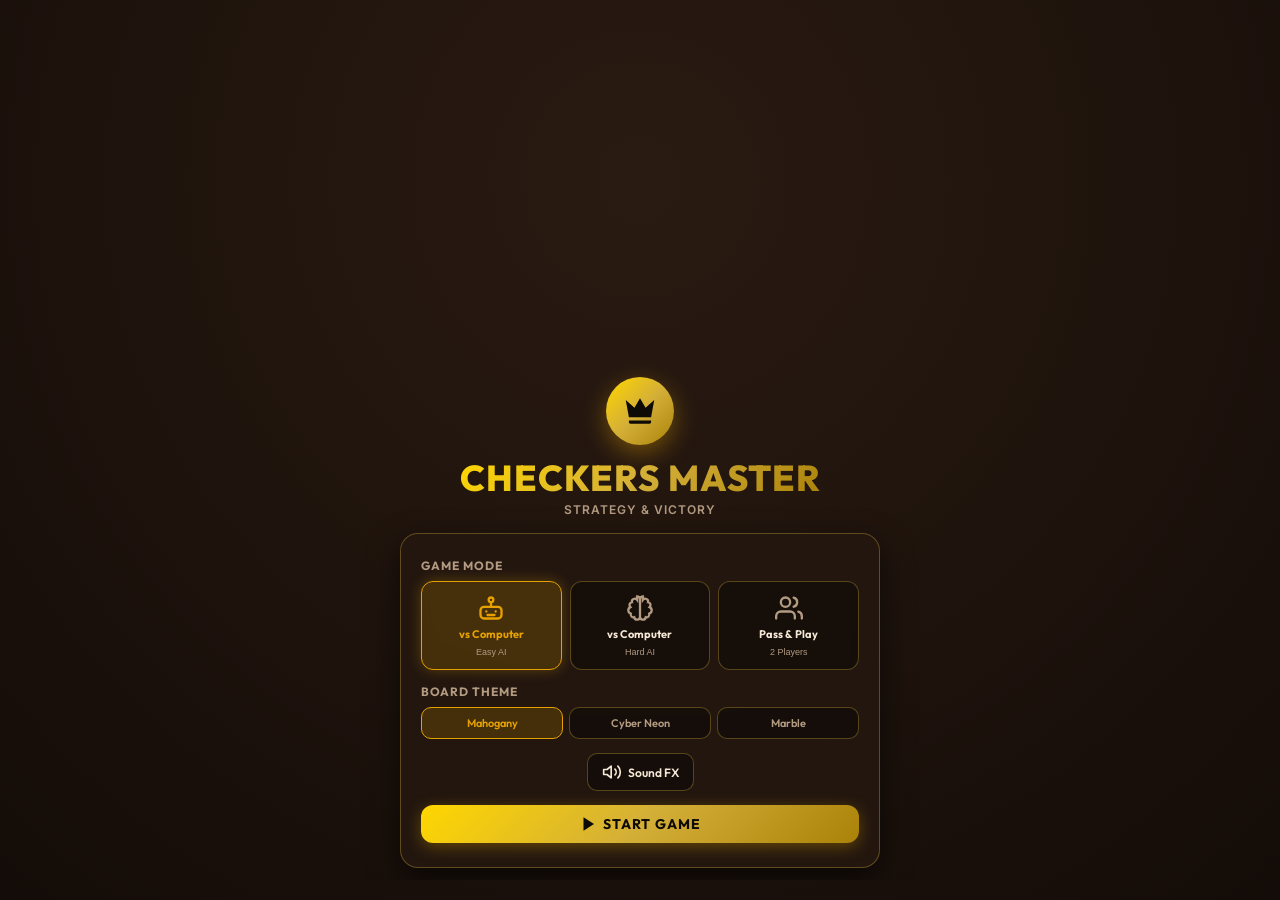
==== commit 0311357f: "feat: implement Minimax AI engine and structure initial Checkers game architecture" ====
--- a/index.html
+++ b/index.html
@@ -200,7 +200,7 @@
                         </span>
                     </div>
                     <div class="player-info">
-                        <h2 class="player-name" id="darkPlayerName">Computer</h2>
+                        <h2 class="player-name" id="darkPlayerName">Computer (Dark)</h2>
                         <div class="player-score-container">
                             <span class="score-label">Pieces:</span>
                             <span class="score-value" id="darkPieceCount">12</span>
--- a/css/style.css
+++ b/css/style.css
@@ -134,13 +134,14 @@
 /* CONTAINER & SCREENS */
 .app-container {
     width: 100%;
-    max-width: 480px;
+    max-width: 500px;
     height: 100%;
     max-height: 100dvh;
     display: flex;
     flex-direction: column;
     position: relative;
     z-index: 10;
+    transition: max-width 0.3s cubic-bezier(0.4, 0, 0.2, 1);
 }
 
 .screen-container {
@@ -509,7 +510,9 @@
     display: flex;
     flex-direction: column;
     justify-content: space-between;
-    gap: 6px;
+    gap: clamp(4px, 1vh, 8px);
+    min-height: 0;
+    width: 100%;
 }
 
 .player-card {
@@ -517,7 +520,7 @@
     backdrop-filter: blur(12px);
     border: 1px solid var(--surface-border);
     border-radius: 12px;
-    padding: 8px 12px;
+    padding: clamp(5px, 1vh, 8px) clamp(8px, 2vw, 14px);
     display: flex;
     align-items: center;
     justify-content: space-between;
@@ -532,8 +535,8 @@
 }
 
 .player-avatar {
-    width: 38px;
-    height: 38px;
+    width: clamp(32px, 4.5vh, 40px);
+    height: clamp(32px, 4.5vh, 40px);
     border-radius: 50%;
     display: flex;
     align-items: center;
@@ -550,8 +553,8 @@
 }
 
 .avatar-svg-wrap .svg-icon {
-    width: 22px;
-    height: 22px;
+    width: 20px;
+    height: 20px;
 }
 
 .player-red .player-avatar {
@@ -568,13 +571,17 @@
 
 .player-info {
     flex: 1;
+    min-width: 0;
 }
 
 .player-name {
     font-family: var(--font-heading);
-    font-size: 13px;
+    font-size: clamp(12px, 1.6vh, 14px);
     font-weight: 700;
     line-height: 1.2;
+    white-space: nowrap;
+    overflow: hidden;
+    text-overflow: ellipsis;
 }
 
 .player-score-container {
@@ -629,13 +636,17 @@
 .board-wrapper {
     display: flex;
     flex-direction: column;
-    gap: 6px;
-    align-items: center;
-    width: 100%;
+    gap: clamp(4px, 0.8vh, 6px);
+    align-items: center;
+    width: 100%;
+    flex: 1;
+    min-height: 0;
+    justify-content: center;
 }
 
 .board-header-bar {
     width: 100%;
+    max-width: min(92vw, calc(100dvh - 215px), 440px);
     display: flex;
     align-items: center;
     justify-content: space-between;
@@ -643,12 +654,12 @@
     backdrop-filter: blur(12px);
     border: 1px solid var(--surface-border);
     border-radius: 10px;
-    padding: 5px 10px;
+    padding: clamp(3px, 0.6vh, 6px) clamp(6px, 1.5vw, 10px);
 }
 
 .turn-banner {
     font-family: var(--font-heading);
-    font-size: 12px;
+    font-size: clamp(11px, 1.4vh, 12px);
     font-weight: 700;
     display: flex;
     align-items: center;
@@ -678,10 +689,11 @@
 
 .board-frame {
     width: 100%;
-    display: flex;
-    justify-content: center;
-    align-items: center;
-    padding: 6px;
+    max-width: min(92vw, calc(100dvh - 215px), 440px);
+    display: flex;
+    justify-content: center;
+    align-items: center;
+    padding: clamp(4px, 1vw, 8px);
     background: var(--surface-bg);
     backdrop-filter: blur(12px);
     border: 3px solid var(--board-border);
@@ -694,7 +706,6 @@
     grid-template-columns: repeat(8, 1fr);
     grid-template-rows: repeat(8, 1fr);
     width: 100%;
-    max-width: min(85vw, 44vh);
     aspect-ratio: 1 / 1;
     border-radius: 6px;
     overflow: hidden;
@@ -718,6 +729,14 @@
 
 .board-cell.cell-selected {
     box-shadow: inset 0 0 0 3px var(--primary-color);
+}
+
+.board-cell.cell-hint-from {
+    box-shadow: inset 0 0 0 3px #ffd700, 0 0 12px rgba(255, 215, 0, 0.6) !important;
+}
+
+.board-cell.cell-hint-to {
+    background: rgba(255, 215, 0, 0.15) !important;
 }
 
 .board-cell.cell-last-move {
@@ -794,6 +813,17 @@
     z-index: 20;
 }
 
+.piece.piece-hint {
+    animation: pulsePieceHint 1.2s ease-in-out infinite;
+    box-shadow: 0 0 18px rgba(255, 215, 0, 0.9), 0 0 30px rgba(255, 215, 0, 0.5) !important;
+    z-index: 15;
+}
+
+@keyframes pulsePieceHint {
+    0%, 100% { transform: scale(1); filter: brightness(1); }
+    50% { transform: scale(1.12); filter: brightness(1.3); }
+}
+
 .piece .piece-crown-icon {
     width: 58%;
     height: 58%;
@@ -1065,3 +1095,353 @@
     70% { transform: scale(0.95); }
     100% { transform: scale(1); opacity: 1; }
 }
+
+/* ============================================
+   RESPONSIVE MEDIA QUERIES
+   ============================================ */
+
+/* Small Phones (<= 360px width) */
+@media (max-width: 360px) {
+    .home-title {
+        font-size: 24px;
+    }
+    
+    .home-menu-card {
+        padding: 12px 10px;
+        gap: 10px;
+    }
+    
+    .mode-card {
+        padding: 8px 4px;
+    }
+    
+    .mode-card span {
+        font-size: 10px;
+    }
+    
+    .player-card {
+        padding: 4px 8px;
+    }
+    
+    .player-name {
+        font-size: 11px;
+    }
+    
+    .btn-sm {
+        padding: 5px 8px;
+        font-size: 10px;
+    }
+
+    .checkers-board {
+        max-width: min(94vw, calc(100dvh - 205px));
+    }
+}
+
+/* Tablets and Desktop screens (>= 768px and standard height) */
+@media (min-width: 768px) and (min-height: 520px) {
+    body {
+        padding: 20px;
+    }
+
+    .app-container {
+        max-width: 960px;
+    }
+
+    #homeScreen .home-menu-card {
+        max-width: 480px;
+        margin: 0 auto;
+        padding: 24px 20px;
+    }
+
+    .home-title {
+        font-size: 36px;
+    }
+
+    .game-header {
+        padding: 10px 18px;
+        border-radius: 16px;
+    }
+
+    .game-header-title {
+        font-size: 16px;
+    }
+
+    .game-arena {
+        display: grid;
+        grid-template-columns: 280px 1fr;
+        grid-template-rows: 1fr 1fr;
+        grid-template-areas: 
+            "dark board"
+            "red  board";
+        gap: 20px;
+        align-items: center;
+        justify-content: center;
+        height: calc(100% - 64px);
+    }
+
+    #playerDarkCard {
+        grid-area: dark;
+        align-self: end;
+        padding: 12px 16px;
+    }
+
+    #playerRedCard {
+        grid-area: red;
+        align-self: start;
+        padding: 12px 16px;
+    }
+
+    .player-name {
+        font-size: 15px;
+    }
+
+    .player-avatar {
+        width: 44px;
+        height: 44px;
+    }
+
+    .board-wrapper {
+        grid-area: board;
+        height: 100%;
+        max-height: 100%;
+        justify-content: center;
+        gap: 10px;
+    }
+
+    .board-header-bar {
+        max-width: min(76vmin, 580px);
+        padding: 8px 14px;
+        border-radius: 12px;
+    }
+
+    .board-frame {
+        max-width: min(76vmin, 580px);
+        padding: 10px;
+        border-radius: 20px;
+    }
+
+    .checkers-board {
+        max-width: min(72vmin, 550px);
+    }
+
+    .move-log-drawer {
+        left: auto;
+        right: 24px;
+        bottom: 24px;
+        width: 360px;
+        max-height: 60vh;
+        border-radius: 20px;
+        border: 1px solid var(--surface-border);
+        box-shadow: 0 12px 40px rgba(0, 0, 0, 0.85);
+        transform: translateY(120%);
+    }
+
+    .move-log-drawer.active {
+        transform: translateY(0);
+    }
+
+    .modal-box {
+        max-width: 440px;
+        padding: 32px 28px;
+    }
+
+    .modal-title {
+        font-size: 32px;
+    }
+
+    .modal-actions-row {
+        flex-direction: row;
+    }
+}
+
+/* Large Desktop screens (>= 1080px) */
+@media (min-width: 1080px) and (min-height: 600px) {
+    .app-container {
+        max-width: 1140px;
+    }
+
+    .game-arena {
+        grid-template-columns: 320px 1fr;
+        gap: 28px;
+    }
+
+    .board-header-bar {
+        max-width: min(80vmin, 660px);
+        padding: 10px 16px;
+    }
+
+    .board-frame {
+        max-width: min(80vmin, 660px);
+        padding: 12px;
+    }
+
+    .checkers-board {
+        max-width: min(76vmin, 630px);
+    }
+
+    .player-card {
+        padding: 16px 20px;
+    }
+
+    .player-name {
+        font-size: 16px;
+    }
+
+    .player-avatar {
+        width: 48px;
+        height: 48px;
+    }
+}
+
+/* Landscape Mode for Mobile Devices (max-height <= 520px) */
+@media (orientation: landscape) and (max-height: 520px) {
+    body {
+        padding: 4px 10px;
+    }
+
+    .app-container {
+        max-width: 100%;
+        height: 100dvh;
+    }
+
+    #homeScreen {
+        padding: 6px;
+        gap: 10px;
+    }
+
+    .home-hero {
+        margin-top: 0;
+    }
+
+    .home-logo-badge {
+        width: 44px;
+        height: 44px;
+        margin-bottom: 4px;
+    }
+
+    .logo-crown {
+        width: 24px;
+        height: 24px;
+    }
+
+    .home-title {
+        font-size: 20px;
+    }
+
+    .home-menu-card {
+        max-width: 420px;
+        padding: 10px 14px;
+        gap: 8px;
+    }
+
+    .game-header {
+        padding: 3px 10px;
+        margin-bottom: 2px;
+    }
+
+    .game-arena {
+        display: grid;
+        grid-template-columns: minmax(190px, 250px) 1fr;
+        grid-template-rows: 1fr 1fr;
+        grid-template-areas: 
+            "dark board"
+            "red  board";
+        gap: 6px;
+        height: calc(100% - 44px);
+        align-items: center;
+    }
+
+    #playerDarkCard {
+        grid-area: dark;
+        padding: 4px 8px;
+        align-self: end;
+    }
+
+    #playerRedCard {
+        grid-area: red;
+        padding: 4px 8px;
+        align-self: start;
+    }
+
+    .player-avatar {
+        width: 28px;
+        height: 28px;
+    }
+
+    .player-name {
+        font-size: 11px;
+    }
+
+    .board-wrapper {
+        grid-area: board;
+        height: 100%;
+        justify-content: center;
+        gap: 4px;
+    }
+
+    .board-header-bar {
+        padding: 2px 8px;
+        max-width: min(76vh, 48vw);
+    }
+
+    .board-frame {
+        padding: 3px;
+        max-width: min(76vh, 48vw);
+    }
+
+    .checkers-board {
+        max-width: min(74vh, 46vw);
+    }
+
+    .modal-box {
+        padding: 14px;
+        max-height: 90vh;
+        overflow-y: auto;
+    }
+
+    .modal-icon-badge {
+        width: 40px;
+        height: 40px;
+        margin-bottom: 6px;
+    }
+
+    .modal-title {
+        font-size: 20px;
+    }
+}
+
+/* Mouse / Pointer Devices Hover Effects */
+@media (hover: hover) and (pointer: fine) {
+    .piece:hover {
+        transform: scale(1.08);
+        filter: brightness(1.15);
+    }
+
+    .piece.selected-piece:hover {
+        transform: scale(1.18);
+    }
+
+    .board-cell.cell-dark:hover {
+        background: rgba(255, 255, 255, 0.05);
+    }
+
+    .btn:hover:not(:disabled) {
+        filter: brightness(1.1);
+        transform: translateY(-1px);
+    }
+
+    .icon-btn:hover {
+        background: rgba(255, 255, 255, 0.15);
+        color: var(--primary-color);
+        transform: translateY(-1px);
+    }
+
+    .mode-card:hover:not(.active) {
+        border-color: rgba(230, 161, 0, 0.5);
+        background: rgba(255, 255, 255, 0.05);
+    }
+
+    .theme-pill:hover:not(.active) {
+        border-color: rgba(230, 161, 0, 0.5);
+    }
+}
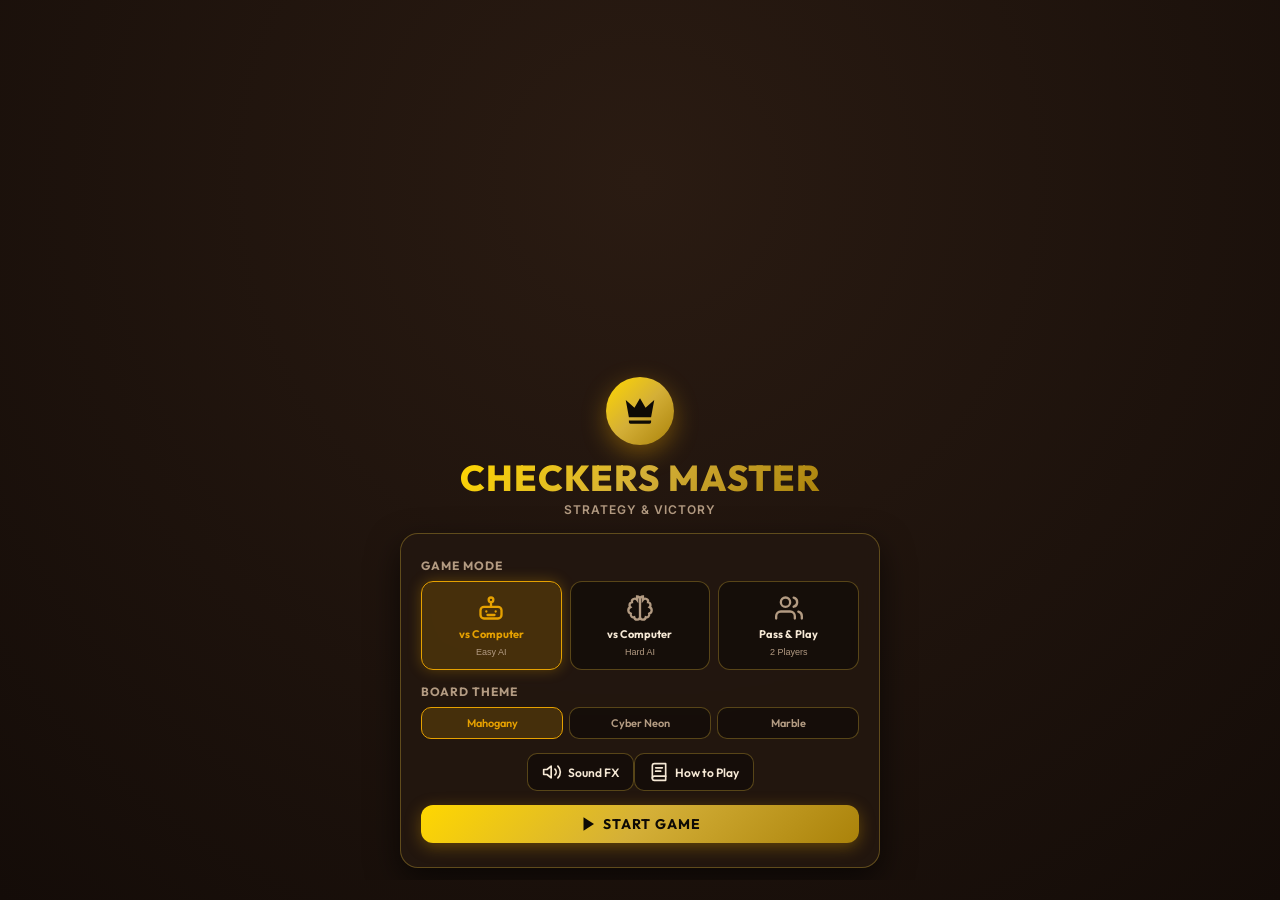
==== commit 2ab30f7e: "feat: add How to Play modal with interactive rule tabs and iconography" ====
--- a/index.html
+++ b/index.html
@@ -100,6 +100,13 @@
                 <line x1="18" y1="6" x2="6" y2="18" stroke="currentColor" stroke-width="2" stroke-linecap="round"/>
                 <line x1="6" y1="6" x2="18" y2="18" stroke="currentColor" stroke-width="2" stroke-linecap="round"/>
             </symbol>
+            <!-- Book / Rules Icon -->
+            <symbol id="icon-book" viewBox="0 0 24 24">
+                <path d="M4 19.5A2.5 2.5 0 0 1 6.5 17H20" fill="none" stroke="currentColor" stroke-width="2" stroke-linecap="round" stroke-linejoin="round"/>
+                <path d="M6.5 2H20v20H6.5A2.5 2.5 0 0 1 4 19.5v-15A2.5 2.5 0 0 1 6.5 2z" fill="none" stroke="currentColor" stroke-width="2" stroke-linecap="round" stroke-linejoin="round"/>
+                <line x1="8" y1="7" x2="16" y2="7" stroke="currentColor" stroke-width="2" stroke-linecap="round"/>
+                <line x1="8" y1="11" x2="14" y2="11" stroke="currentColor" stroke-width="2" stroke-linecap="round"/>
+            </symbol>
         </defs>
     </svg>
 
@@ -151,9 +158,13 @@
 
                 <!-- Sound & Quick Settings -->
                 <div class="menu-row">
-                    <button id="homeSoundToggleBtn" class="icon-btn-text" type="button">
+                    <button id="homeSoundToggleBtn" class="icon-btn-text" type="button" title="Toggle Sound FX">
                         <svg id="homeSoundIcon" class="svg-icon"><use href="#icon-volume-on"></use></svg>
                         <span>Sound FX</span>
+                    </button>
+                    <button id="homeRulesBtn" class="icon-btn-text" type="button" title="How to Play / Rules">
+                        <svg class="svg-icon"><use href="#icon-book"></use></svg>
+                        <span>How to Play</span>
                     </button>
                 </div>
 
@@ -181,6 +192,9 @@
                 </div>
 
                 <div class="header-right-actions">
+                    <button id="gameRulesBtn" class="icon-btn" title="How to Play / Rules">
+                        <svg class="svg-icon"><use href="#icon-book"></use></svg>
+                    </button>
                     <button id="gameSoundToggleBtn" class="icon-btn" title="Toggle Sound">
                         <svg id="gameSoundIcon" class="svg-icon"><use href="#icon-volume-on"></use></svg>
                     </button>
@@ -285,6 +299,163 @@
     </div>
 
     <!-- ============================================
+         HOW TO PLAY / RULES MODAL
+         ============================================ -->
+    <div id="howToPlayModal" class="modal-overlay rules-modal-overlay">
+        <div class="modal-box rules-modal-box">
+            <div class="rules-modal-header">
+                <div class="rules-title-group">
+                    <div class="modal-icon-badge rules-badge-icon">
+                        <svg class="svg-icon modal-main-icon"><use href="#icon-book"></use></svg>
+                    </div>
+                    <div>
+                        <h2 class="modal-title rules-main-title">How to Play</h2>
+                        <p class="modal-subtitle rules-sub-title">Master the board with classic Checkers rules</p>
+                    </div>
+                </div>
+                <button id="closeRulesBtn" class="icon-btn rules-close-btn" type="button" title="Close Rules">
+                    <svg class="svg-icon"><use href="#icon-close"></use></svg>
+                </button>
+            </div>
+
+            <!-- Rules Navigation Tabs -->
+            <div class="rules-tab-bar" role="tablist">
+                <button type="button" class="rules-tab-btn active" data-tab="basics" role="tab">
+                    <span>Movement</span>
+                </button>
+                <button type="button" class="rules-tab-btn" data-tab="captures" role="tab">
+                    <span>Captures</span>
+                </button>
+                <button type="button" class="rules-tab-btn" data-tab="kings" role="tab">
+                    <span>Kings 👑</span>
+                </button>
+                <button type="button" class="rules-tab-btn" data-tab="winning" role="tab">
+                    <span>Strategy</span>
+                </button>
+            </div>
+
+            <!-- Rules Content Tabs -->
+            <div class="rules-tab-content">
+                <!-- TAB 1: BASICS / MOVEMENT -->
+                <div class="rules-pane active" id="pane-basics">
+                    <div class="rule-card">
+                        <div class="rule-card-header">
+                            <span class="rule-step-badge">1</span>
+                            <h3>Dark Squares & Diagonals</h3>
+                        </div>
+                        <p>Checkers is played exclusively on the <strong>32 dark squares</strong> of an 8×8 board. Red plays first.</p>
+                    </div>
+                    <div class="rule-card">
+                        <div class="rule-card-header">
+                            <span class="rule-step-badge">2</span>
+                            <h3>Forward Movement Only</h3>
+                        </div>
+                        <p>Standard pieces move diagonally <strong>1 step forward</strong> to an unoccupied adjacent dark square.</p>
+                        <div class="rule-visual-diagram">
+                            <div class="mini-board-preview">
+                                <div class="mini-cell"></div>
+                                <div class="mini-cell mini-target">↖ Next</div>
+                                <div class="mini-cell"></div>
+                                <div class="mini-cell mini-target">↗ Next</div>
+                                <div class="mini-cell"></div>
+                                <div class="mini-cell mini-piece-red">● You</div>
+                                <div class="mini-cell"></div>
+                                <div class="mini-cell"></div>
+                            </div>
+                        </div>
+                    </div>
+                </div>
+
+                <!-- TAB 2: CAPTURES & MULTI-JUMPS -->
+                <div class="rules-pane" id="pane-captures">
+                    <div class="rule-card">
+                        <div class="rule-card-header">
+                            <span class="rule-step-badge">⚔️</span>
+                            <h3>Jumping & Removing Pieces</h3>
+                        </div>
+                        <p>If an opponent piece is diagonally in front of you and the square directly behind it is empty, you <strong>jump over it</strong> to capture and remove it.</p>
+                    </div>
+                    <div class="rule-card">
+                        <div class="rule-card-header">
+                            <span class="rule-step-badge">⚡</span>
+                            <h3>Multi-Jump Chains</h3>
+                        </div>
+                        <p>If your piece lands on a square that allows another legal jump, you <strong>keep jumping in the same turn</strong> to capture multiple pieces!</p>
+                        <div class="rule-highlight-box">
+                            <strong>💡 Pro Rule:</strong> Captures clear the board fast! Watch for cascading double or triple jumps.
+                        </div>
+                    </div>
+                </div>
+
+                <!-- TAB 3: KINGS & CROWNING -->
+                <div class="rules-pane" id="pane-kings">
+                    <div class="rule-card">
+                        <div class="rule-card-header">
+                            <span class="rule-step-badge">👑</span>
+                            <h3>Crown Promotion</h3>
+                        </div>
+                        <p>When your piece reaches the opponent's <strong>furthest back row</strong>, it is crowned a <strong>King</strong>!</p>
+                    </div>
+                    <div class="rule-card">
+                        <div class="rule-card-header">
+                            <span class="rule-step-badge">✨</span>
+                            <h3>Full 360° Diagonal Power</h3>
+                        </div>
+                        <p>Kings can move and jump both <strong>forwards AND backwards</strong> diagonally, giving you immense tactical control over the board.</p>
+                        <div class="rule-visual-diagram king-diagram">
+                            <div class="mini-board-preview king-grid">
+                                <div class="mini-cell mini-target">↖</div>
+                                <div class="mini-cell"></div>
+                                <div class="mini-cell mini-target">↗</div>
+                                <div class="mini-cell"></div>
+                                <div class="mini-cell mini-piece-king">👑 King</div>
+                                <div class="mini-cell"></div>
+                                <div class="mini-cell mini-target">↙</div>
+                                <div class="mini-cell"></div>
+                                <div class="mini-cell mini-target">↘</div>
+                            </div>
+                        </div>
+                    </div>
+                </div>
+
+                <!-- TAB 4: WINNING & PRO TIPS -->
+                <div class="rules-pane" id="pane-winning">
+                    <div class="rule-card">
+                        <div class="rule-card-header">
+                            <span class="rule-step-badge">🏆</span>
+                            <h3>How to Win</h3>
+                        </div>
+                        <p>You achieve victory when:</p>
+                        <ul class="rule-checklist">
+                            <li>You capture <strong>all 12</strong> of your opponent's pieces.</li>
+                            <li>You trap your opponent so they have <strong>no legal moves</strong> remaining.</li>
+                        </ul>
+                    </div>
+                    <div class="rule-card">
+                        <div class="rule-card-header">
+                            <span class="rule-step-badge">🧠</span>
+                            <h3>Grandmaster Strategies</h3>
+                        </div>
+                        <ul class="rule-tips-list">
+                            <li><strong>Protect your back row:</strong> Don't move your last row pieces too early so the enemy cannot easily make Kings.</li>
+                            <li><strong>Control the center:</strong> Pieces in the center have 2 diagonal paths, while edge pieces only have 1.</li>
+                            <li><strong>Set up multi-jumps:</strong> Bait your opponent by sacrificing 1 piece to capture 2 or 3 of theirs in return!</li>
+                        </ul>
+                    </div>
+                </div>
+            </div>
+
+            <!-- Modal Bottom Button -->
+            <div class="rules-modal-footer">
+                <button id="rulesGotItBtn" class="btn btn-primary btn-lg" type="button">
+                    <svg class="svg-icon"><use href="#icon-play"></use></svg>
+                    <span>Got It, Let's Play!</span>
+                </button>
+            </div>
+        </div>
+    </div>
+
+    <!-- ============================================
          WINNER / DEFEAT MODAL
          ============================================ -->
     <div id="winModal" class="modal-overlay">
--- a/css/style.css
+++ b/css/style.css
@@ -718,6 +718,7 @@
     position: relative;
     width: 100%;
     height: 100%;
+    aspect-ratio: 1 / 1;
     display: flex;
     align-items: center;
     justify-content: center;
@@ -752,6 +753,7 @@
 .valid-move-hint {
     width: 38%;
     height: 38%;
+    aspect-ratio: 1 / 1;
     border-radius: 50%;
     background: rgba(255, 215, 0, 0.85);
     border: 2px solid #ffffff;
@@ -771,6 +773,9 @@
 .piece {
     width: 82%;
     height: 82%;
+    max-width: 82%;
+    max-height: 82%;
+    aspect-ratio: 1 / 1;
     border-radius: 50%;
     position: relative;
     cursor: pointer;
@@ -780,6 +785,8 @@
     justify-content: center;
     z-index: 5;
     touch-action: none;
+    box-sizing: border-box;
+    flex-shrink: 0;
 }
 
 .piece::before {
@@ -827,9 +834,13 @@
 .piece .piece-crown-icon {
     width: 58%;
     height: 58%;
+    max-width: 58%;
+    max-height: 58%;
+    aspect-ratio: 1 / 1;
     color: #ffd700;
     filter: drop-shadow(0 2px 4px rgba(0, 0, 0, 0.8));
     animation: popIn 0.3s ease;
+    flex-shrink: 0;
 }
 
 /* Touch Dragging Floating Element */
@@ -1065,6 +1076,276 @@
     justify-content: center;
 }
 
+/* ============================================
+   HOW TO PLAY / RULES MODAL STYLING
+   ============================================ */
+.rules-modal-box {
+    max-width: 460px;
+    max-height: 88vh;
+    padding: 18px 16px;
+    text-align: left;
+    display: flex;
+    flex-direction: column;
+    gap: 12px;
+    overflow: hidden;
+}
+
+.rules-modal-header {
+    display: flex;
+    align-items: center;
+    justify-content: space-between;
+    gap: 12px;
+    border-bottom: 1px solid rgba(255, 255, 255, 0.1);
+    padding-bottom: 10px;
+}
+
+.rules-title-group {
+    display: flex;
+    align-items: center;
+    gap: 12px;
+}
+
+.rules-badge-icon {
+    margin: 0;
+    width: 44px;
+    height: 44px;
+    flex-shrink: 0;
+}
+
+.rules-main-title {
+    font-size: 20px;
+    margin-bottom: 0;
+    line-height: 1.2;
+}
+
+.rules-sub-title {
+    font-size: 11px;
+    margin-bottom: 0;
+    color: var(--text-muted);
+}
+
+.rules-close-btn {
+    flex-shrink: 0;
+}
+
+/* Rules Tab Bar */
+.rules-tab-bar {
+    display: flex;
+    gap: 6px;
+    background: rgba(0, 0, 0, 0.35);
+    padding: 4px;
+    border-radius: 12px;
+    border: 1px solid rgba(255, 255, 255, 0.08);
+    overflow-x: auto;
+    -webkit-overflow-scrolling: touch;
+}
+
+.rules-tab-btn {
+    flex: 1;
+    min-width: 72px;
+    padding: 8px 6px;
+    background: transparent;
+    border: none;
+    border-radius: 8px;
+    color: var(--text-muted);
+    font-family: var(--font-heading);
+    font-size: 12px;
+    font-weight: 700;
+    text-align: center;
+    transition: var(--transition);
+    white-space: nowrap;
+}
+
+.rules-tab-btn.active {
+    background: var(--primary-gradient);
+    color: #0e0a05;
+    box-shadow: 0 4px 12px rgba(230, 161, 0, 0.35);
+}
+
+/* Tab Panes & Content */
+.rules-tab-content {
+    flex: 1;
+    overflow-y: auto;
+    padding-right: 4px;
+    display: flex;
+    flex-direction: column;
+    gap: 10px;
+    max-height: 48vh;
+}
+
+.rules-pane {
+    display: none;
+    flex-direction: column;
+    gap: 10px;
+    animation: fadeIn 0.25s ease-out;
+}
+
+.rules-pane.active {
+    display: flex;
+}
+
+/* Rule Card */
+.rule-card {
+    background: rgba(0, 0, 0, 0.28);
+    border: 1px solid rgba(255, 255, 255, 0.08);
+    border-radius: 14px;
+    padding: 12px 14px;
+    display: flex;
+    flex-direction: column;
+    gap: 6px;
+}
+
+.rule-card-header {
+    display: flex;
+    align-items: center;
+    gap: 8px;
+}
+
+.rule-step-badge {
+    display: inline-flex;
+    align-items: center;
+    justify-content: center;
+    width: 22px;
+    height: 22px;
+    border-radius: 50%;
+    background: var(--primary-gradient);
+    color: #0e0a05;
+    font-size: 11px;
+    font-weight: 800;
+    flex-shrink: 0;
+}
+
+.rule-card-header h3 {
+    font-family: var(--font-heading);
+    font-size: 14px;
+    font-weight: 700;
+    color: var(--text-main);
+}
+
+.rule-card p {
+    font-size: 12px;
+    color: var(--text-muted);
+    line-height: 1.45;
+}
+
+.rule-card strong {
+    color: var(--text-main);
+}
+
+/* Visual Mini Diagram */
+.rule-visual-diagram {
+    background: rgba(0, 0, 0, 0.4);
+    border-radius: 10px;
+    padding: 10px;
+    display: flex;
+    justify-content: center;
+    align-items: center;
+    margin-top: 4px;
+    border: 1px solid rgba(255, 255, 255, 0.05);
+}
+
+.mini-board-preview {
+    display: grid;
+    grid-template-columns: repeat(4, 38px);
+    grid-template-rows: repeat(2, 38px);
+    gap: 3px;
+}
+
+.mini-board-preview.king-grid {
+    grid-template-columns: repeat(3, 42px);
+    grid-template-rows: repeat(3, 42px);
+}
+
+.mini-cell {
+    background: var(--cell-dark);
+    border-radius: 6px;
+    display: flex;
+    align-items: center;
+    justify-content: center;
+    font-size: 10px;
+    font-weight: 700;
+    color: var(--text-muted);
+}
+
+.mini-cell:nth-child(even) {
+    background: var(--cell-light);
+    color: #333;
+}
+
+.mini-cell.mini-target {
+    background: rgba(230, 161, 0, 0.25);
+    border: 1.5px dashed var(--primary-color);
+    color: var(--primary-color);
+    animation: pulse 1.5s infinite alternate;
+}
+
+.mini-cell.mini-piece-red {
+    background: var(--piece-red-bg);
+    color: #fff;
+    border: 1.5px solid var(--piece-red-border);
+    box-shadow: 0 2px 8px rgba(198, 40, 40, 0.6);
+}
+
+.mini-cell.mini-piece-king {
+    background: var(--piece-red-bg);
+    color: #ffd700;
+    border: 2px solid #ffd700;
+    box-shadow: 0 0 12px rgba(255, 215, 0, 0.7);
+    font-size: 9px;
+    font-weight: 800;
+}
+
+/* Highlight Box */
+.rule-highlight-box {
+    background: rgba(230, 161, 0, 0.12);
+    border-left: 3px solid var(--primary-color);
+    border-radius: 6px;
+    padding: 8px 10px;
+    font-size: 11px;
+    color: var(--text-main);
+    line-height: 1.4;
+}
+
+/* Checklist & Tips */
+.rule-checklist, .rule-tips-list {
+    list-style: none;
+    display: flex;
+    flex-direction: column;
+    gap: 6px;
+    padding-left: 2px;
+}
+
+.rule-checklist li {
+    font-size: 12px;
+    color: var(--text-muted);
+    position: relative;
+    padding-left: 18px;
+    line-height: 1.4;
+}
+
+.rule-checklist li::before {
+    content: "✔";
+    position: absolute;
+    left: 0;
+    color: var(--primary-color);
+    font-size: 11px;
+    font-weight: 800;
+}
+
+.rule-tips-list li {
+    font-size: 11.5px;
+    color: var(--text-muted);
+    line-height: 1.4;
+    padding: 4px 6px;
+    background: rgba(255, 255, 255, 0.03);
+    border-radius: 6px;
+}
+
+.rules-modal-footer {
+    padding-top: 6px;
+    border-top: 1px solid rgba(255, 255, 255, 0.08);
+}
+
 /* CONFETTI CANVAS */
 #confettiCanvas {
     position: fixed;
@@ -1134,6 +1415,16 @@
 
     .checkers-board {
         max-width: min(94vw, calc(100dvh - 205px));
+    }
+
+    .rules-modal-box {
+        padding: 14px 10px;
+    }
+
+    .rules-tab-btn {
+        min-width: 60px;
+        font-size: 11px;
+        padding: 6px 4px;
     }
 }
 
@@ -1399,6 +1690,17 @@
         overflow-y: auto;
     }
 
+    .rules-modal-box {
+        max-width: 520px;
+        max-height: 94vh;
+        padding: 10px 14px;
+        gap: 8px;
+    }
+
+    .rules-tab-content {
+        max-height: 42vh;
+    }
+
     .modal-icon-badge {
         width: 40px;
         height: 40px;
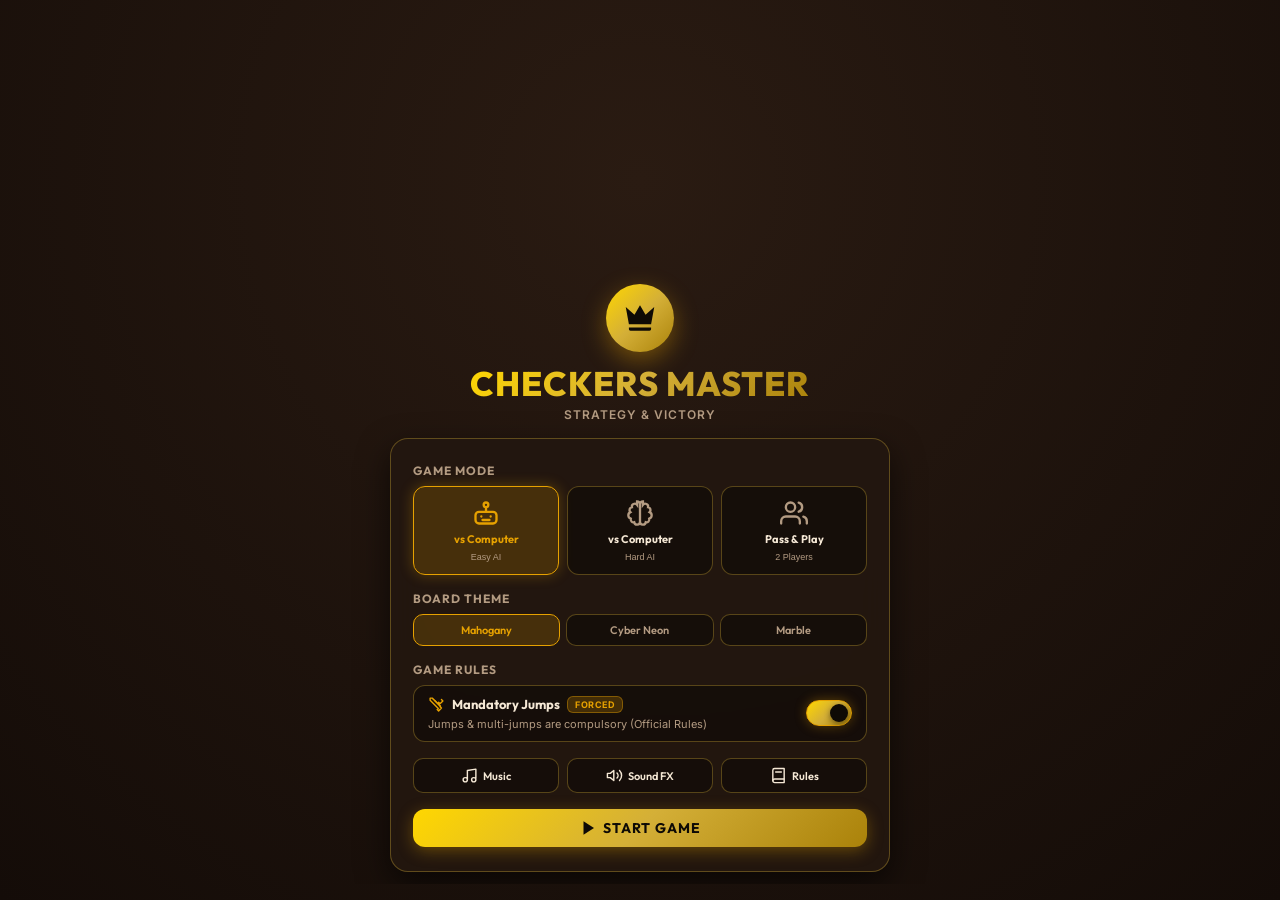
==== commit 3763d9da: "feat: implement web-based checkers game with procedural audio, AI opponent, and UI" ====
--- a/index.html
+++ b/index.html
@@ -6,7 +6,7 @@
     <meta name="apple-mobile-web-app-capable" content="yes" />
     <meta name="apple-mobile-web-app-status-bar-style" content="black-translucent" />
     <meta name="theme-color" content="#140c08" />
-    <title>Checkers Master - Mobile Edition</title>
+    <title>Checkers Master - Web & Mobile Edition</title>
     
     <!-- Google Fonts -->
     <link rel="preconnect" href="https://fonts.googleapis.com" />
@@ -105,7 +105,24 @@
                 <path d="M4 19.5A2.5 2.5 0 0 1 6.5 17H20" fill="none" stroke="currentColor" stroke-width="2" stroke-linecap="round" stroke-linejoin="round"/>
                 <path d="M6.5 2H20v20H6.5A2.5 2.5 0 0 1 4 19.5v-15A2.5 2.5 0 0 1 6.5 2z" fill="none" stroke="currentColor" stroke-width="2" stroke-linecap="round" stroke-linejoin="round"/>
                 <line x1="8" y1="7" x2="16" y2="7" stroke="currentColor" stroke-width="2" stroke-linecap="round"/>
-                <line x1="8" y1="11" x2="14" y2="11" stroke="currentColor" stroke-width="2" stroke-linecap="round"/>
+            <!-- Swords / Capture Icon -->
+            <symbol id="icon-swords" viewBox="0 0 24 24">
+                <path d="M14.5 17.5L3 6V3h3l11.5 11.5M13 19l2 2 4-4-2-2M19 5l2 2-4 4-2-2" fill="none" stroke="currentColor" stroke-width="2" stroke-linecap="round" stroke-linejoin="round"/>
+                <path d="M9.5 6.5L17.5 14.5" fill="none" stroke="currentColor" stroke-width="2" stroke-linecap="round"/>
+            </symbol>
+            <!-- Check / Finish Icon -->
+            <symbol id="icon-check" viewBox="0 0 24 24">
+                <polyline points="20 6 9 17 4 12" fill="none" stroke="currentColor" stroke-width="2.5" stroke-linecap="round" stroke-linejoin="round"/>
+            </symbol>
+            <!-- Music Notes Icon -->
+            <symbol id="icon-music" viewBox="0 0 24 24">
+                <path d="M9 18V5l12-2v13M9 18a3 3 0 1 1-6 0 3 3 0 0 1 6 0zm12 0a3 3 0 1 1-6 0 3 3 0 0 1 6 0z" fill="none" stroke="currentColor" stroke-width="2" stroke-linecap="round" stroke-linejoin="round"/>
+            </symbol>
+            <!-- Music Off Icon -->
+            <symbol id="icon-music-off" viewBox="0 0 24 24">
+                <path d="M9 18a3 3 0 1 1-6 0 3 3 0 0 1 6 0zm12 0a3 3 0 1 1-6 0 3 3 0 0 1 6 0z" fill="none" stroke="currentColor" stroke-width="2"/>
+                <path d="M9 13V5l12-2v7M9 9h12" fill="none" stroke="currentColor" stroke-width="2"/>
+                <line x1="2" y1="2" x2="22" y2="22" stroke="currentColor" stroke-width="2" stroke-linecap="round"/>
             </symbol>
         </defs>
     </svg>
@@ -156,15 +173,38 @@
                     </div>
                 </div>
 
-                <!-- Sound & Quick Settings -->
+                <!-- Rule Options: Mandatory Jumps Toggle -->
+                <div class="menu-section">
+                    <label class="menu-label">Game Rules</label>
+                    <div class="rule-toggle-card">
+                        <div class="rule-toggle-info">
+                            <div class="rule-toggle-header">
+                                <svg class="svg-icon rule-icon"><use href="#icon-swords"></use></svg>
+                                <span class="rule-toggle-title">Mandatory Jumps</span>
+                                <span class="rule-toggle-badge" id="mandatoryJumpBadge">Forced</span>
+                            </div>
+                            <span class="rule-toggle-desc" id="mandatoryJumpDesc">Jumps & multi-jumps are compulsory (Official Rules)</span>
+                        </div>
+                        <label class="custom-toggle-switch" for="mandatoryJumpToggle" title="Toggle Mandatory Jumps">
+                            <input type="checkbox" id="mandatoryJumpToggle" checked />
+                            <span class="toggle-track"></span>
+                        </label>
+                    </div>
+                </div>
+
+                <!-- Sound, Music & Quick Settings -->
                 <div class="menu-row">
+                    <button id="homeMusicToggleBtn" class="icon-btn-text" type="button" title="Toggle Background Music">
+                        <svg id="homeMusicIcon" class="svg-icon"><use href="#icon-music"></use></svg>
+                        <span>Music</span>
+                    </button>
                     <button id="homeSoundToggleBtn" class="icon-btn-text" type="button" title="Toggle Sound FX">
                         <svg id="homeSoundIcon" class="svg-icon"><use href="#icon-volume-on"></use></svg>
                         <span>Sound FX</span>
                     </button>
                     <button id="homeRulesBtn" class="icon-btn-text" type="button" title="How to Play / Rules">
                         <svg class="svg-icon"><use href="#icon-book"></use></svg>
-                        <span>How to Play</span>
+                        <span>Rules</span>
                     </button>
                 </div>
 
@@ -195,7 +235,10 @@
                     <button id="gameRulesBtn" class="icon-btn" title="How to Play / Rules">
                         <svg class="svg-icon"><use href="#icon-book"></use></svg>
                     </button>
-                    <button id="gameSoundToggleBtn" class="icon-btn" title="Toggle Sound">
+                    <button id="gameMusicToggleBtn" class="icon-btn" title="Toggle Background Music">
+                        <svg id="gameMusicIcon" class="svg-icon"><use href="#icon-music"></use></svg>
+                    </button>
+                    <button id="gameSoundToggleBtn" class="icon-btn" title="Toggle Sound FX">
                         <svg id="gameSoundIcon" class="svg-icon"><use href="#icon-volume-on"></use></svg>
                     </button>
                     <button id="restartBtn" class="icon-btn" title="Restart Game">
@@ -235,6 +278,10 @@
                             <span id="turnText">Red Player's Turn</span>
                         </div>
                         <div class="board-action-buttons">
+                            <button id="endTurnBtn" class="btn btn-warning btn-sm" title="Finish Turn / Skip Next Jump" style="display: none;">
+                                <svg class="svg-icon"><use href="#icon-check"></use></svg>
+                                <span>End Turn</span>
+                            </button>
                             <button id="undoBtn" class="btn btn-secondary btn-sm" title="Undo Move" disabled>
                                 <svg class="svg-icon"><use href="#icon-undo"></use></svg>
                                 <span>Undo</span>
@@ -350,7 +397,7 @@
                             <span class="rule-step-badge">2</span>
                             <h3>Forward Movement Only</h3>
                         </div>
-                        <p>Standard pieces move diagonally <strong>1 step forward</strong> to an unoccupied adjacent dark square.</p>
+                        <p>Standard pieces move diagonally <strong>1 step forward</strong> to an unoccupied adjacent dark square (when no jumps are available).</p>
                         <div class="rule-visual-diagram">
                             <div class="mini-board-preview">
                                 <div class="mini-cell"></div>
@@ -375,15 +422,25 @@
                         </div>
                         <p>If an opponent piece is diagonally in front of you and the square directly behind it is empty, you <strong>jump over it</strong> to capture and remove it.</p>
                     </div>
+                    <div class="rule-card rule-card-alert">
+                        <div class="rule-card-header">
+                            <span class="rule-step-badge badge-alert">⚠️</span>
+                            <h3>Mandatory Capture (Forced Jump)</h3>
+                        </div>
+                        <p>In official Checkers rules, <strong>captures are mandatory</strong>. If a jump is available anywhere on the board for your pieces, you <strong>MUST make a jump</strong>. Regular 1-step moves are disabled until all available captures are completed.</p>
+                        <div class="rule-highlight-box alert-box">
+                            <strong>🔒 Forced Jump Rule:</strong> If you or your opponent can capture a piece, no other non-jumping piece can be moved instead. If multiple pieces can jump, you can choose which jump to make!
+                        </div>
+                        <div class="rule-highlight-box tip-box" style="margin-top: 8px;">
+                            <strong>⚙️ Main Menu Option:</strong> Turn off <em>Mandatory Jumps</em> in the Main Menu if you prefer casual free play where captures and multi-jumps are optional!
+                        </div>
+                    </div>
                     <div class="rule-card">
                         <div class="rule-card-header">
                             <span class="rule-step-badge">⚡</span>
                             <h3>Multi-Jump Chains</h3>
                         </div>
                         <p>If your piece lands on a square that allows another legal jump, you <strong>keep jumping in the same turn</strong> to capture multiple pieces!</p>
-                        <div class="rule-highlight-box">
-                            <strong>💡 Pro Rule:</strong> Captures clear the board fast! Watch for cascading double or triple jumps.
-                        </div>
                     </div>
                 </div>
 
--- a/css/style.css
+++ b/css/style.css
@@ -328,25 +328,167 @@
     color: var(--primary-color);
 }
 
+/* RULE TOGGLE CARD (Mandatory Jumps) */
+.rule-toggle-card {
+    background: rgba(0, 0, 0, 0.35);
+    border: 1px solid var(--surface-border);
+    border-radius: 12px;
+    padding: 10px 14px;
+    display: flex;
+    align-items: center;
+    justify-content: space-between;
+    gap: 12px;
+    transition: var(--transition);
+}
+
+.rule-toggle-card:hover {
+    border-color: rgba(230, 161, 0, 0.5);
+}
+
+.rule-toggle-info {
+    display: flex;
+    flex-direction: column;
+    gap: 4px;
+    min-width: 0;
+}
+
+.rule-toggle-header {
+    display: flex;
+    align-items: center;
+    gap: 7px;
+}
+
+.rule-icon {
+    width: 17px;
+    height: 17px;
+    color: var(--primary-color);
+}
+
+.rule-toggle-title {
+    font-family: var(--font-heading);
+    font-size: 13px;
+    font-weight: 700;
+    color: var(--text-main);
+}
+
+.rule-toggle-badge {
+    font-size: 9px;
+    font-weight: 700;
+    text-transform: uppercase;
+    padding: 2px 7px;
+    border-radius: 6px;
+    background: rgba(230, 161, 0, 0.22);
+    border: 1px solid rgba(230, 161, 0, 0.4);
+    color: var(--primary-color);
+    letter-spacing: 0.5px;
+    transition: var(--transition);
+}
+
+.rule-toggle-badge.badge-optional {
+    background: rgba(100, 116, 139, 0.25);
+    border-color: rgba(148, 163, 184, 0.35);
+    color: var(--text-muted);
+}
+
+.rule-toggle-desc {
+    font-size: 11px;
+    color: var(--text-muted);
+    line-height: 1.3;
+}
+
+/* CUSTOM TOGGLE SWITCH */
+.custom-toggle-switch {
+    position: relative;
+    display: inline-block;
+    width: 46px;
+    height: 26px;
+    flex-shrink: 0;
+    cursor: pointer;
+}
+
+.custom-toggle-switch input {
+    opacity: 0;
+    width: 0;
+    height: 0;
+    position: absolute;
+}
+
+.toggle-track {
+    position: absolute;
+    cursor: pointer;
+    top: 0;
+    left: 0;
+    right: 0;
+    bottom: 0;
+    background-color: rgba(255, 255, 255, 0.12);
+    border: 1px solid var(--surface-border);
+    transition: 0.25s cubic-bezier(0.4, 0, 0.2, 1);
+    border-radius: 26px;
+}
+
+.toggle-track:before {
+    position: absolute;
+    content: "";
+    height: 18px;
+    width: 18px;
+    left: 3px;
+    bottom: 3px;
+    background-color: #ffffff;
+    transition: 0.25s cubic-bezier(0.4, 0, 0.2, 1);
+    border-radius: 50%;
+    box-shadow: 0 2px 6px rgba(0, 0, 0, 0.45);
+}
+
+.custom-toggle-switch input:checked + .toggle-track {
+    background: var(--primary-gradient);
+    border-color: var(--primary-color);
+    box-shadow: 0 0 12px rgba(230, 161, 0, 0.35);
+}
+
+.custom-toggle-switch input:checked + .toggle-track:before {
+    transform: translateX(20px);
+    background-color: #0e0a05;
+}
+
+.custom-toggle-switch input:focus-visible + .toggle-track {
+    outline: 2px solid var(--primary-color);
+    outline-offset: 2px;
+}
+
 .menu-row {
     display: flex;
     align-items: center;
-    justify-content: center;
+    justify-content: space-between;
+    gap: 8px;
 }
 
 .icon-btn-text {
+    flex: 1;
     background: rgba(0, 0, 0, 0.35);
     border: 1px solid var(--surface-border);
     border-radius: 10px;
-    padding: 8px 14px;
+    padding: 8px 8px;
     color: var(--text-main);
     font-family: var(--font-heading);
-    font-size: 12px;
+    font-size: 11px;
     font-weight: 600;
     display: inline-flex;
     align-items: center;
-    gap: 6px;
+    justify-content: center;
+    gap: 5px;
     cursor: pointer;
+    transition: var(--transition);
+    white-space: nowrap;
+}
+
+.icon-btn-text:hover {
+    background: rgba(255, 255, 255, 0.1);
+    border-color: var(--primary-color);
+}
+
+.icon-btn-text .svg-icon {
+    width: 17px;
+    height: 17px;
 }
 
 .btn-play-main {
@@ -411,6 +553,27 @@
 .btn-secondary:disabled {
     opacity: 0.35;
     cursor: not-allowed;
+}
+
+.btn-warning {
+    background: linear-gradient(135deg, #f59e0b, #d97706);
+    color: #ffffff;
+    border: 1px solid rgba(253, 230, 138, 0.4);
+    box-shadow: 0 4px 14px rgba(217, 119, 6, 0.45);
+    animation: pulseWarning 1.8s infinite ease-in-out;
+}
+
+.btn-warning:active {
+    transform: scale(0.96);
+}
+
+@keyframes pulseWarning {
+    0%, 100% {
+        box-shadow: 0 0 8px rgba(245, 158, 11, 0.4);
+    }
+    50% {
+        box-shadow: 0 0 18px rgba(245, 158, 11, 0.85);
+    }
 }
 
 .btn-sm {
@@ -1306,6 +1469,27 @@
     line-height: 1.4;
 }
 
+.rule-card-alert {
+    border-color: rgba(255, 170, 0, 0.4);
+    background: rgba(255, 170, 0, 0.08);
+}
+
+.badge-alert {
+    background: linear-gradient(135deg, #ffaa00, #ff5500);
+    color: #fff;
+}
+
+.alert-box {
+    background: rgba(255, 85, 0, 0.15);
+    border-left-color: #ffaa00;
+}
+
+.tip-box {
+    background: rgba(56, 189, 248, 0.12);
+    border-left-color: #38bdf8;
+    color: var(--text-main);
+}
+
 /* Checklist & Tips */
 .rule-checklist, .rule-tips-list {
     list-style: none;
@@ -1431,24 +1615,33 @@
 /* Tablets and Desktop screens (>= 768px and standard height) */
 @media (min-width: 768px) and (min-height: 520px) {
     body {
-        padding: 20px;
+        padding: 16px 24px;
     }
 
     .app-container {
-        max-width: 960px;
+        max-width: 1080px;
+    }
+
+    #homeScreen {
+        justify-content: center;
+        align-items: center;
     }
 
     #homeScreen .home-menu-card {
-        max-width: 480px;
+        max-width: 500px;
         margin: 0 auto;
-        padding: 24px 20px;
+        padding: 24px 22px;
+        gap: 16px;
     }
 
     .home-title {
-        font-size: 36px;
+        font-size: 34px;
     }
 
     .game-header {
+        max-width: 1060px;
+        margin: 0 auto;
+        width: 100%;
         padding: 10px 18px;
         border-radius: 16px;
     }
@@ -1459,66 +1652,99 @@
 
     .game-arena {
         display: grid;
-        grid-template-columns: 280px 1fr;
+        grid-template-columns: 320px 1fr;
         grid-template-rows: 1fr 1fr;
         grid-template-areas: 
             "dark board"
             "red  board";
-        gap: 20px;
+        gap: 16px 28px;
         align-items: center;
         justify-content: center;
+        max-width: 1060px;
+        margin: 0 auto;
+        width: 100%;
         height: calc(100% - 64px);
     }
 
     #playerDarkCard {
         grid-area: dark;
-        align-self: end;
-        padding: 12px 16px;
+        align-self: start;
+        padding: 14px 18px;
+        border-radius: 16px;
+        width: 100%;
+        box-shadow: var(--shadow-card);
     }
 
     #playerRedCard {
         grid-area: red;
-        align-self: start;
-        padding: 12px 16px;
+        align-self: end;
+        padding: 14px 18px;
+        border-radius: 16px;
+        width: 100%;
+        box-shadow: var(--shadow-card);
     }
 
     .player-name {
         font-size: 15px;
+        white-space: normal;
+        overflow: visible;
+        text-overflow: clip;
     }
 
     .player-avatar {
-        width: 44px;
-        height: 44px;
+        width: 46px;
+        height: 46px;
+    }
+
+    .captured-container {
+        max-width: 120px;
+        min-height: 20px;
+        gap: 4px;
+    }
+
+    .captured-piece {
+        width: 15px;
+        height: 15px;
     }
 
     .board-wrapper {
         grid-area: board;
+        display: flex;
+        flex-direction: column;
+        align-items: center;
+        justify-content: center;
         height: 100%;
         max-height: 100%;
-        justify-content: center;
         gap: 10px;
+        min-height: 0;
     }
 
     .board-header-bar {
-        max-width: min(76vmin, 580px);
-        padding: 8px 14px;
-        border-radius: 12px;
+        width: 100%;
+        max-width: min(calc(100vh - 165px), calc(100vw - 420px), 580px);
+        padding: 8px 16px;
+        border-radius: 14px;
     }
 
     .board-frame {
-        max-width: min(76vmin, 580px);
+        width: 100%;
+        max-width: min(calc(100vh - 165px), calc(100vw - 420px), 580px);
+        aspect-ratio: 1 / 1;
         padding: 10px;
         border-radius: 20px;
     }
 
     .checkers-board {
-        max-width: min(72vmin, 550px);
+        width: 100%;
+        height: 100%;
+        aspect-ratio: 1 / 1;
+        max-width: 100%;
     }
 
     .move-log-drawer {
         left: auto;
-        right: 24px;
-        bottom: 24px;
+        right: 28px;
+        bottom: 28px;
         width: 360px;
         max-height: 60vh;
         border-radius: 20px;
@@ -1532,7 +1758,7 @@
     }
 
     .modal-box {
-        max-width: 440px;
+        max-width: 460px;
         padding: 32px 28px;
     }
 
@@ -1545,33 +1771,35 @@
     }
 }
 
-/* Large Desktop screens (>= 1080px) */
-@media (min-width: 1080px) and (min-height: 600px) {
+/* Large Desktop screens (>= 1100px) */
+@media (min-width: 1100px) and (min-height: 600px) {
     .app-container {
-        max-width: 1140px;
+        max-width: 1180px;
     }
 
     .game-arena {
-        grid-template-columns: 320px 1fr;
-        gap: 28px;
+        grid-template-columns: 360px 1fr;
+        gap: 20px 36px;
+        max-width: 1180px;
+    }
+
+    .game-header {
+        max-width: 1180px;
     }
 
     .board-header-bar {
-        max-width: min(80vmin, 660px);
-        padding: 10px 16px;
+        max-width: min(calc(100vh - 175px), calc(100vw - 460px), 640px);
+        padding: 10px 18px;
     }
 
     .board-frame {
-        max-width: min(80vmin, 660px);
+        max-width: min(calc(100vh - 175px), calc(100vw - 460px), 640px);
         padding: 12px;
-    }
-
-    .checkers-board {
-        max-width: min(76vmin, 630px);
+        border-radius: 24px;
     }
 
     .player-card {
-        padding: 16px 20px;
+        padding: 18px 22px;
     }
 
     .player-name {
@@ -1579,8 +1807,13 @@
     }
 
     .player-avatar {
-        width: 48px;
-        height: 48px;
+        width: 50px;
+        height: 50px;
+    }
+
+    .avatar-svg-wrap .svg-icon {
+        width: 24px;
+        height: 24px;
     }
 }
 
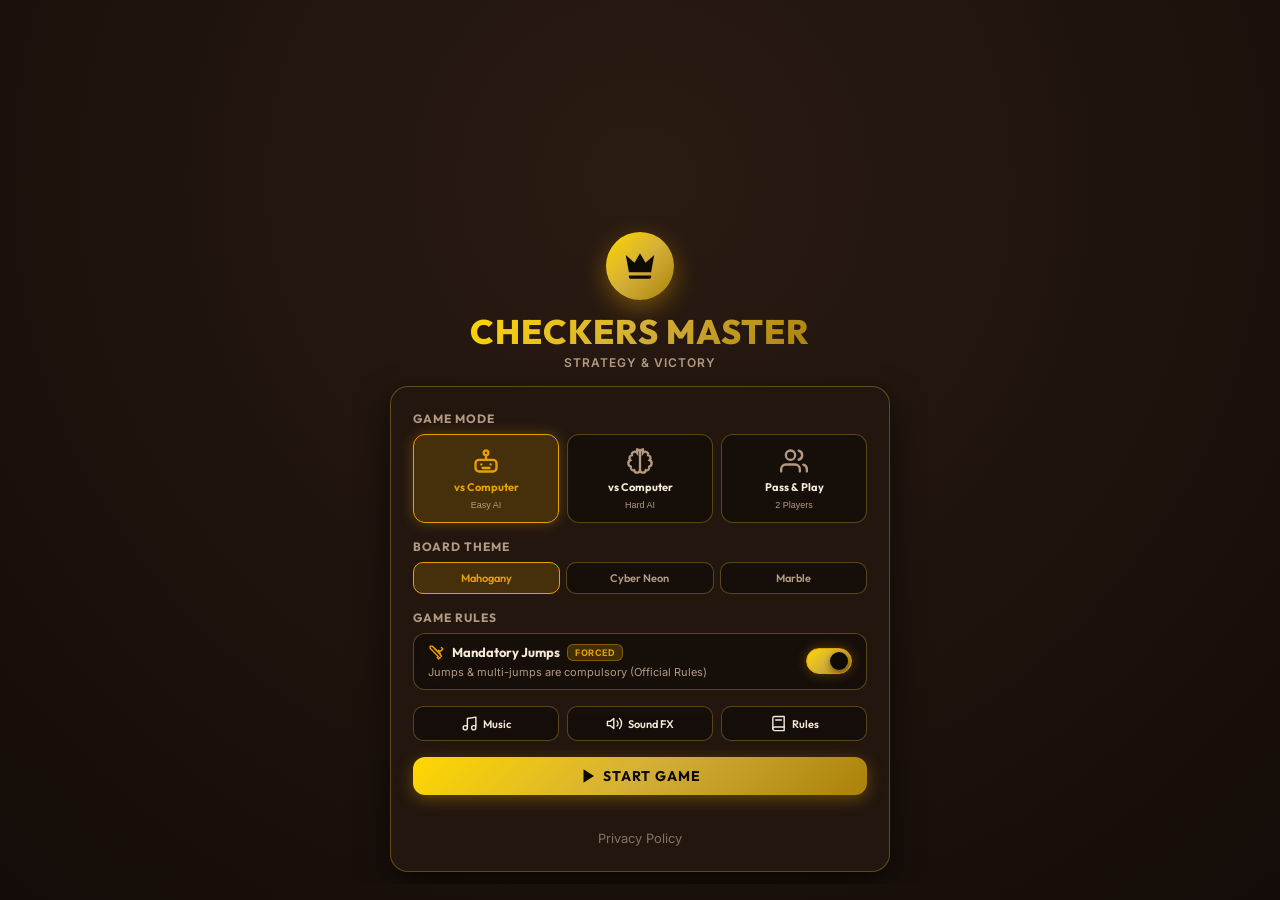
==== commit 2ce75b50: "feat: add privacy policy page and link to main menu" ====
--- a/index.html
+++ b/index.html
@@ -213,6 +213,11 @@
                     <svg class="svg-icon"><use href="#icon-play"></use></svg>
                     <span>START GAME</span>
                 </button>
+
+                <!-- Privacy Policy Link -->
+                <div class="menu-footer-links" style="margin-top: 1rem; text-align: center;">
+                    <a href="privacy/" style="color: var(--text-muted, #b8a698); font-size: 0.8rem; text-decoration: none; opacity: 0.7; transition: opacity 0.2s;" onmouseover="this.style.opacity='1'" onmouseout="this.style.opacity='0.7'">Privacy Policy</a>
+                </div>
             </div>
         </section>
 
--- a/css/style.css
+++ b/css/style.css
@@ -1014,12 +1014,12 @@
     border-radius: 50%;
     pointer-events: none;
     z-index: 9999;
-    transform: translate(-50%, -50%) scale(1.2);
+    transform: translate(-50%, -50%) scale(1.15);
     box-shadow: 0 14px 28px rgba(0, 0, 0, 0.7);
     display: flex;
     align-items: center;
     justify-content: center;
-    transition: transform 0.05s linear;
+    transition: none !important;
 }
 
 /* MOVE HISTORY DRAWER */
